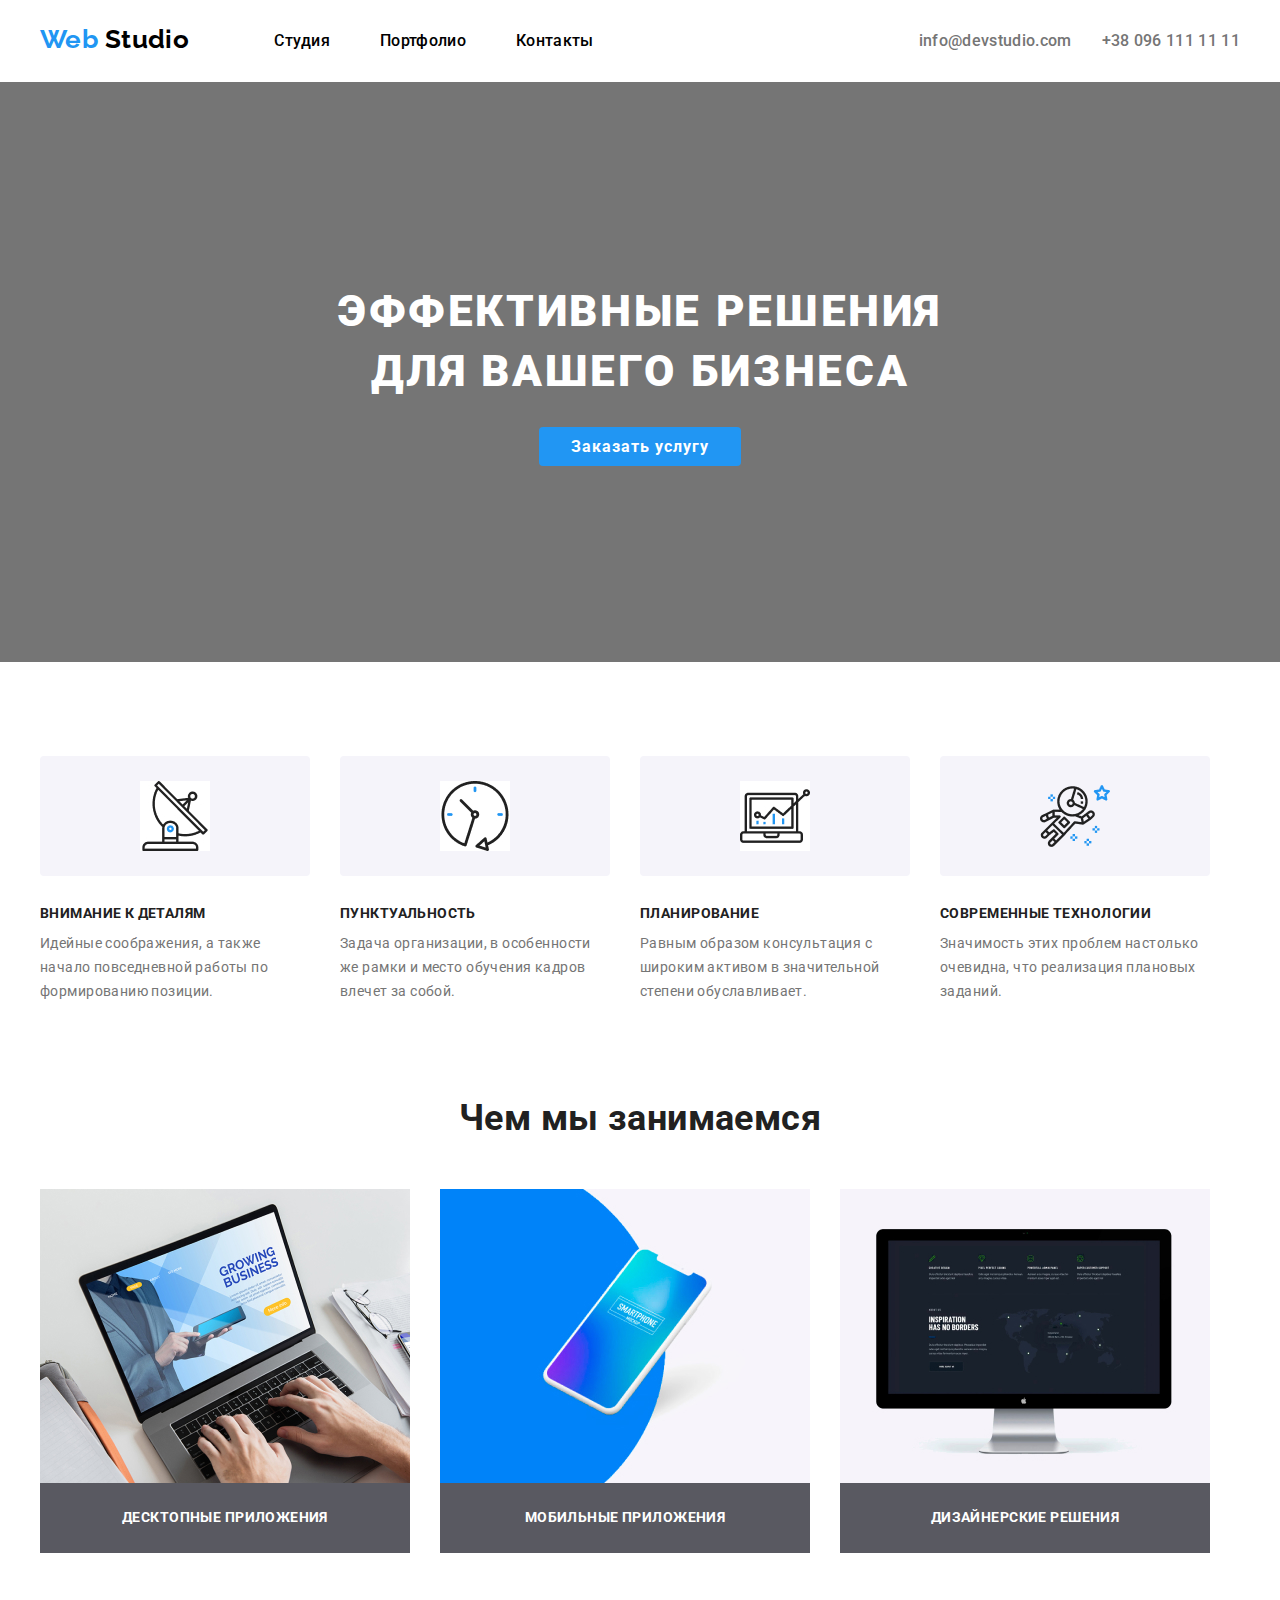
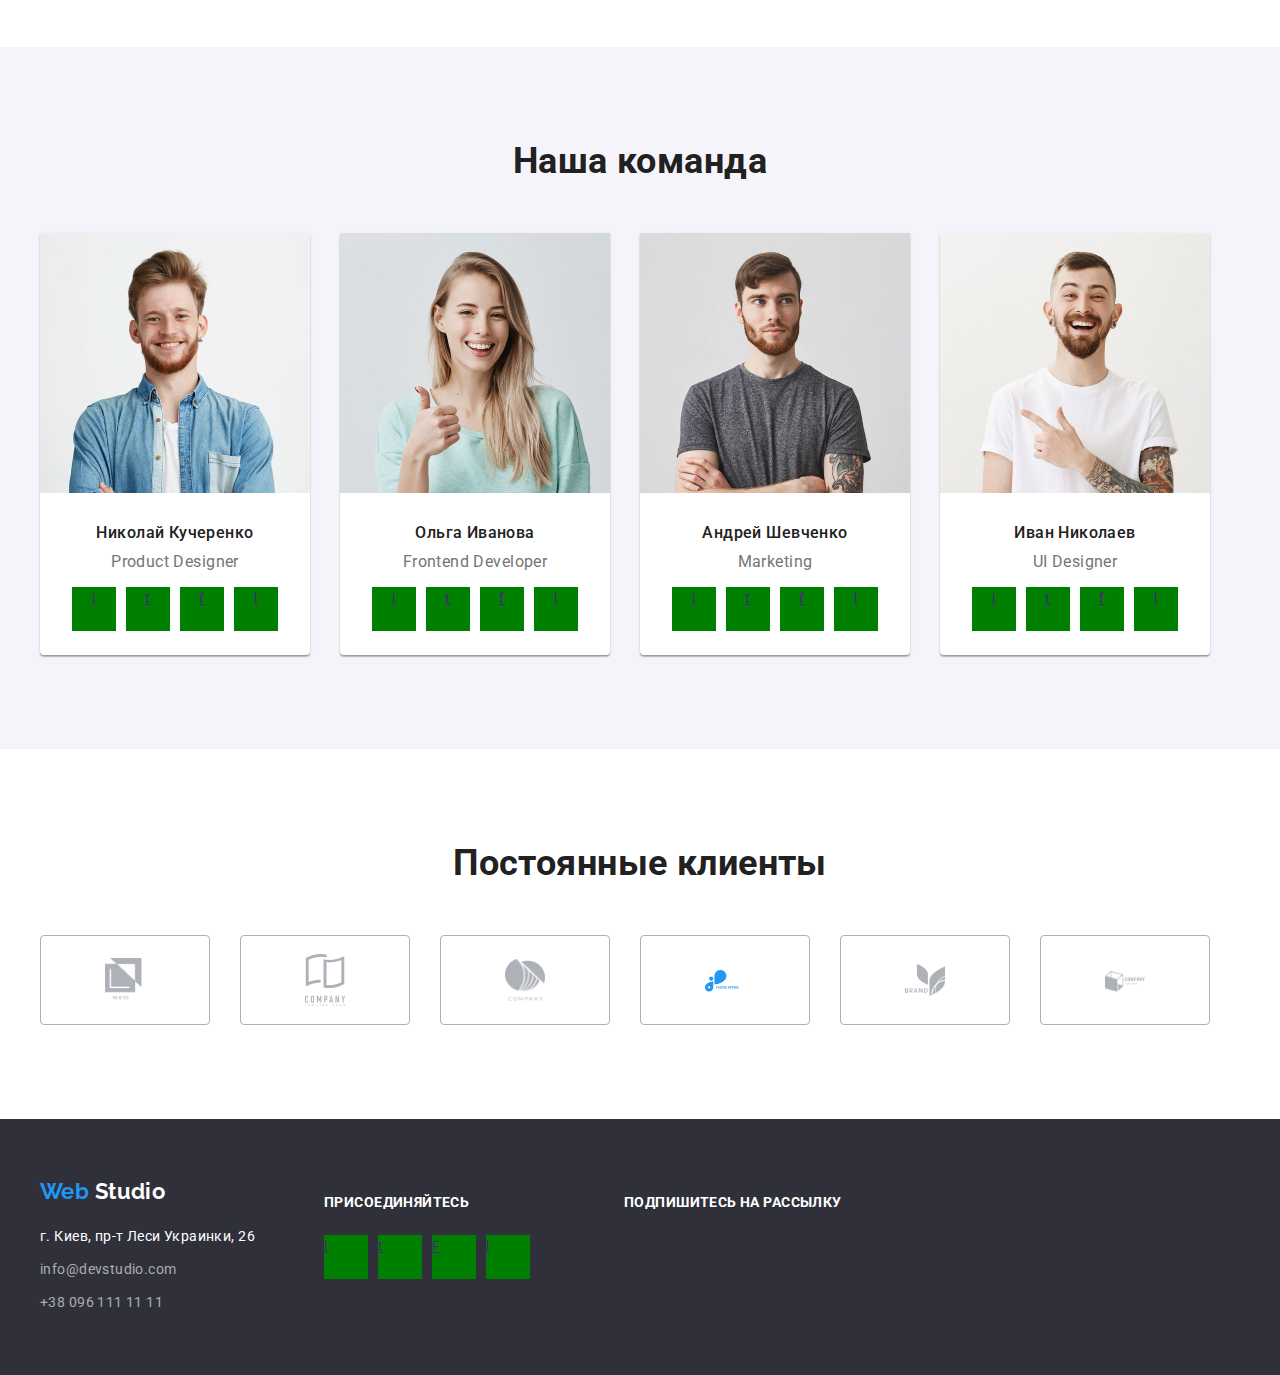
==== index.html @ e63d1a06 "Клонировал предидущие материалы" ====
<!DOCTYPE html>
<html lang="ru">
<head>
    <meta charset="UTF-8">
    <meta name="viewport" content="width=device-width, initial-scale=1.0">
    <title>Document</title>
    <link 
    href="https://fonts.googleapis.com/css2?family=Raleway:wght@700&family=Roboto:wght@400;500;700;900&display=swap" 
    rel="stylesheet">
    <link 
    rel="stylesheet" 
    href="./css/styles.css">
    <link rel="stylesheet" href="./css/normalize.css">


</head>
<body>

                          <!--Шапка-->

    <header class="page-header">
    <div class="container">    
        <a class="logo-header" href="./index.html" >
            <span >Web</span>
            <span class="studio-title-header">Studio</span>
        </a>

    <nav>
        <ul class="site-nav">
            <li>
                <a class="nav-item" href="./index.html">Студия</a>
            </li>
            <li>
                <a class="nav-item" href="./portfolio.html">Портфолио</a>
            </li>
            <li>
                <a class="nav-item" href="">Контакты</a>
            </li>   
        </ul>
    </nav>

        <ul class="site-auth">
            <li>
                <a class="auth-item" href="mailto:info@devstudio.com">info@devstudio.com</a>
            </li>
            <li>
                <a class="auth-item" href="tel:+380961111111">+38 096 111 11 11</a>
            </li>
        </ul>
    </div>
    </header>  

    <main>
                          <!-- Герой -->
    <section class="hero">       
        <h1 class="hero-title">Эффективные решения для вашего бизнеса</h1>
        <a class="hero-button" href="">Заказать услугу</a>      
    </section>

                    <!--Наши преимущества-->
    
    <section class="features"> 
        <div class="container">               
                <!-- <h2>Наши преимущества</h2> -->
            <ul class="features-list">
                <li>
                    <div class="feature-image">
                        <img 
                        src="./images/antenna-1.jpg" 
                        alt="антенна"
                        width="70">
                    </div>
                       <h3 class="features-title">Внимание к деталям</h3>
                       <p>Идейные соображения, а также начало повседневной работы по формированию позиции.</p>
                </li>

                <li>
                    <div class="feature-image">
                        <img 
                        src="./images/clock-1.jpg" 
                        alt="часы"
                        width="70">
                    </div>
                       <h3 class="features-title">Пунктуальность</h3>
                       <p>Задача организации, в особенности же рамки и место обучения кадров влечет за собой.</p>
                </li>

                <li>
                    <div class="feature-image">
                        <img 
                        src="./images/diagram-1.jpg" 
                        alt="диаграмма"
                        width="70">
                    </div>   
                       <h3 class="features-title">Планирование</h3>
                       <p>Равным образом консультация с широким активом в значительной степени обуславливает.</p>
                </li>

                <li>
                    <div class="feature-image">
                        <img 
                        src="./images/astronaut-1.png" 
                        alt="астронавт"
                        width="70">
                    </div>    
                       <h3 class="features-title">Современные технологии</h3>
                       <p>Значимость этих проблем настолько очевидна, что реализация плановых заданий.</p>
                </li>
            </ul>
        </div>
    </section>
           
                    <!-- Чем занимаемся -->
    <section class="items">
        <h2 class="container-title">Чем мы занимаемся</h2>
        <div class="container">            
            <ul class="container-list">
                <li class="container-item">                    
                        <img 
                        src="./images/Desktop-applications.jpg" 
                        alt="Десктопные приложения"
                        width="370">      
                        <h3 class="item-title">Десктопные приложения</h3>                    
                </li>
                <li class="container-item">                
                        <img 
                        src="./images/Mobile-applications.jpg" 
                        alt="Мобильные приложения"
                        width="370"> 
                        <h3 class="item-title">Мобильные приложения</h3>                    
                </li>
                <li class="container-item">                
                        <img 
                        src="./images/Design-solutions.jpg" 
                        alt="Дизайнерские решения"
                        width="370"> 
                        <h3 class="item-title">Дизайнерские решения</h3>                    
                </li>
            </ul>    
        </div>
    </section>
        
                    <!-- Наша команда -->
        
    <section class="team">
         <h2 class="team-title">Наша команда</h2>
            <div class="container">
                <ul class="team-list">
                    <li class="team-item">
                        <img 
                        src="./images/John-Smith.jpg" 
                        alt="Николай Кучеренко"
                        width="270"> 
                        <h3 class="team-name">Николай Кучеренко</h3>
                            <p class="role">Product Designer</p>
                            <ul class="team-links">
                                <li><a href="">i</a></li>
                                <li><a href="">t</a></li>
                                <li><a href="">f</a></li>
                                <li><a href="">l</a></li>
                            </ul>
                    </li>
                     <li class="team-item">
                         <img 
                         src="./images/Marta-Stewart.jpg" 
                         alt="Ольга Иванова"
                         width="270">
                         <h3 class="team-name">Ольга Иванова</h3>
                             <p class="role">Frontend Developer</p>
                             <ul class="team-links">
                                 <li><a href="">i</a></li>
                                 <li><a href="">t</a></li>
                                 <li><a href="">f</a></li>
                                 <li><a href="">l</a></li>
                             </ul>
                     </li>
                     <li class="team-item">
                         <img 
                         src="./images/Robert-Jakis.jpg" 
                         alt="Андрей Шевченко"
                         width="270">
                         <h3 class="team-name">Андрей Шевченко</h3>
                         <p class="role">Marketing</p>
                             <ul class="team-links">
                                 <li><a href="">i</a></li>
                                 <li><a href="">t</a></li>
                                 <li><a href="">f</a></li>
                                 <li><a href="">l</a></li>
                             </ul>
                     </li>
                     <li class="team-item">
                         <img 
                         src="./images/Martin-Doe.jpg" 
                         alt="Иван Николаев"
                         width="270">
                         <h3 class="team-name">Иван Николаев</h3>
                         <p class="role">UI Designer</p>
                            <ul class="team-links">
                                <li><a href="">i</a></li>
                                <li><a href="">t</a></li>
                                <li><a href="">f</a></li>
                                <li><a href="">l</a></li>
                            </ul>
                        </li>
                </ul>
            </div>
    </section>
       

                    <!-- Постоянные клиенты -->
    <section class="clients">
        <h2 class="clients-title">Постоянные клиенты</h2>
        <div class="container">
            <ul class="client-list">
                    <li class="clients-item">
                        <div class="client-image">
                            <a href="">
                            <img 
                            src="./images/logo-1.png" 
                            alt="лого1"
                            width="40">
                            </a>
                        </div>
                    </li>
                    <li class="clients-item">
                        <div class="client-image">
                            <a href="">
                            <img 
                            src="./images/logo-2.png" 
                            alt="лого2"
                            width="40">
                            </a>
                        </div>
                    </li>
                    <li class="clients-item">
                        <div class="client-image">
                            <a href="">
                            <img 
                            src="./images/logo-3.png" 
                            alt="лого3"
                            width="40">
                            </a>
                        </div>
                    </li>
                    <li class="clients-item">
                        <div class="client-image">
                            <a href="">
                            <img 
                            src="./images/logo-4.png" 
                            alt="лого4"
                            width="40">
                            </a>
                        </div>
                    </li>
                    <li class="clients-item">
                        <div class="client-image">
                            <a href="">
                            <img 
                            src="./images/logo-5.png" 
                            alt="лого5"
                            width="40">
                            </a>
                        </div>
                    </li>
                    <li class="clients-item">
                        <div class="client-image">
                            <a href="">
                            <img 
                            src="./images/logo-6.png" 
                            alt="лого6"
                            width="40">
                            </a>
                        </div>
                    </li>
                </ul> 
            </div>   
        </section>   
    </main>

                    <!-- Футер -->
    <footer class="page-footer">      
        <div class="container">     
            <div class="contacts">
                <a class="logo-footer" href="/">
                    <span>Web</span>
                    <span class="studio-title-footer">Studio</span>
                </a>  

                <p class="location">
                    <span>г. Киев, пр-т Леси Украинки, 26</span>
                </p>                       
                <ul class="contacts-list">
                    <li>
                        <a class="auth-item-footer" href="mailto:info@devstudio.com">
                        <span>info@devstudio.com</span>
                        </a>
                    </li>
                    <li>
                        <a class="auth-item-footer" href="tel:+380961111111">
                        <span>+38 096 111 11 11</span>
                        </a>
                    </li>
                </ul>
            </div>
    
            <div class="join">
                <b>Присоединяйтесь</b>
                <ul class="join-list">
                    <li class="join-item">
                        <a href="" aria-label="Ссылка на Instagram">I</a>
                    </li>
                    <li class="join-item">
                        <a href="" aria-label="Ссылка на twitter">t</a>
                    </li>
                    <li class="join-item">
                        <a href="" aria-label="Ссылка на Facebook">F</a>
                    </li>
                    <li class="join-item">
                        <a href="" aria-label="Ссылка на linkedin">l</a>
                    </li>
                </ul>
            </div>
         
            <div class="subscribe">
            <b>Подпишитесь на рассылку</b>
            </div>
        </div>              
    </footer>         

</body>
</html>
---- css/styles.css ----
/* акцент color: #2196F3; */
/* цвет осн текста color: #757575 */
/* цвет вторичного текста color: #212121 */
/* белый color: #FFFFFF */
 /* цвет фона #ECECEC */

 Raleway
 Roboto


 :root {
     --primary-text-color: #757575;
     --title-text-color: #212121;
     --primary-white-color: #FFFFFF;
     --primary-bg-color: #FFFFFF;
     --secondary-bg-color:#F5F4FA;
     --accent-color: #2196F3;
      }


 body {
    font-family: Roboto, sans-serif;
    font-style: normal;
    font-weight: normal;
    font-size: 14px;
    line-height: 1.71; 
    letter-spacing: 0.03em;
    background-color: #FFFFFF;
    color: #757575;
    }    

li {
    list-style: none;   
}

h1 {
    padding: 0;
    margin: 0;
    
}

h3{    
    font-weight: 500;
    font-size: 16px;
    line-height: 1.19;
    color: #212121;    
    margin: 0;
}

ul{
    padding: 0;
    margin: 0;
}

p {    
    padding: 0;
    margin: 0;
}

img{
    vertical-align:bottom;
}

.container{
    width: 1200px; 
    display: flex;
    margin-left: auto;   
    margin-right: auto; 
    padding-left: 15px;
    padding-right: 15px;
}

.page-header {
    background-color: var(--primary-bg-color);
}

.logo-header {
    color:#2196F3;
    font-family: Raleway, sans-serif;
    font-style: normal;
    font-weight: bold;
    font-size: 26px;
    line-height: 1.2; 
    text-decoration: none;  
    display: block;
    padding-top: 24px;
    padding-bottom: 25px;
}

.studio-title-header{
    color: #000000;
}

.site-nav,
.site-auth{
    display: flex;
    font-weight: 500;
    font-size: 16px;
    line-height: 1.14;
    letter-spacing: 0.02em;  
    padding: 32px 0px;
    margin:0px;
}

.site-auth{
    margin-left: auto;
}

.site-nav{
    margin-left:85px;
}
.site-nav li{
    margin-right: 50px;
}

.site-nav li:last-child{
    margin-right: 0;
}
.nav-item{
    color:#000000;
    text-decoration: none;
    
}

.nav-item:active{
    color:#2196F3;
}

.site-auth a{
    text-decoration: none;
    color:var(--primary-text-color);
}

.site-auth li{
    margin-right: 30px;
}

.site-auth li:last-child{
    margin-right: 0;
}


.nav-item:hover,
.nav-item:focus,
.auth-item:hover,
.auth-item:focus{
    color: #2196F3; 
}

.hero{
    background-color:#757575;
    text-align: center;
    padding-top: 200px;
    padding-bottom: 200px; 
    
}
.hero-title{    
    font-weight: 900;
    font-size: 44px;
    line-height: 1.36;    
    letter-spacing: 0.06em;
    text-transform: uppercase;    
    color: #ffffff; 
    width: 696px;    
    margin-left: auto;
    margin-right: auto;  
    margin-bottom: 30px;
}

.hero-button{       
    font-weight: bold;
    font-size: 16px;
    line-height: 1.87;
    letter-spacing: 0.06em;
    text-decoration: none;
    background-color: #2196F3;
    color: #FFFFFF;  
    padding: 10px 32px;
    border-radius: 4px;
}

.features{   
    padding-top:94px;
    padding-bottom: 94px;
    margin: 0;
}

.feature-image{
    width: 270px;
    height: 120px;
    background: #F5F4FA;
    border-radius: 4px;    
    display: block;
    text-align: center; 
    margin-bottom: 30px;
}

.feature-image img{
    justify-content: center;
    padding-top: 25px;
}

.features-list{
    display: flex;     
}

.features-list li{
    width: 270px;
    padding: 0;
    margin-right: 30px;    
}

.features-list li:last-child{
    margin-right: 0;
}

.features-title {  
    font-size: 14px;    
    letter-spacing: 0.03em;
    text-transform: uppercase;
    font-weight: 700;
    line-height: 1.14;
    color: #212121;
    margin-bottom: 10px;
    padding: 0;
}

.items{
    padding-bottom: 94px;
}

.container-title {
    font-weight: bold;
    font-size: 36px;
    line-height: 1.16;
    text-align: center;
    color: #212121;
    margin: 0;
    margin-bottom: 50px;
    
}

h2{
    font-weight: bold;
    font-size: 36px;
    line-height: 1.16;
    text-align: center;
    color: #212121;
    
}

.container-list{
    display: flex;
    text-align: center;
    margin: 0;
}

.container-item{
    margin-right: 30px;
}

.container-item:last-child{
    margin-right: 0;
}

.item-title{    
    font-weight: bold;
    font-size: 14px;
    line-height: 1.14;
    text-align: center;
    text-transform: uppercase;
    width: 370px;
    margin: 0;
    padding: 0;
    padding-top: 27px;
    padding-bottom: 27px;
    background: rgba(47, 48, 58, 0.8);
    color: #FFFFFF;
}

.team{
    background-color: #F5F4FA;
    padding-top: 94px;
    padding-bottom: 94px;
    }

.team-title{
    margin: 0;
    margin-bottom: 50px;
}

.team-list{
    display: flex;
    margin-right: 30px;
    padding: 0;
    margin: 0;
    
    }

.team-item{
    background-color: #ffffff;
    box-shadow: 0px 2px 1px rgba(0, 0, 0, 0.2), 0px 1px 1px rgba(0, 0, 0, 0.14), 0px 1px 3px rgba(0, 0, 0, 0.12);
    border-radius: 0px 0px 4px 4px;
    margin-right: 30px;
    padding-bottom: 24px;
}

.team-item:last-child{
    margin-right: 0;
}

.team-name{
    text-align: center;
    margin-top: 30px;
    margin-bottom: 10px;
    margin-right: auto;
    margin-left: auto;
}

.team-links{
    display: flex; 
    justify-content: center;
    text-align: center;
    
}
.team-links li{
    width: 44px;
    height: 44px;
    margin-right: 10px;
    background-color: green;    
}

.team-links li:last-child{
    margin-right: 0px;
}


.role{
    text-align: center;   
    font-weight: normal;
    font-size: 16px;
    line-height: 1.19;
    color: #757575;
    margin-bottom: 16px;
}

.clients{
    padding-top: 94px;
    padding-bottom: 94px;
}

.clients-title{
    margin: 0;
}

.client-list{
    padding: 0;
    margin: 0;
    display: flex;   
    text-align: center; 
    margin-top: 50px;
}

.clients-item{
    display: flex;
    width: 170px;
    height: 90px;
    border: 1px solid #AFB1B8;
    box-sizing: border-box;
    border-radius: 4px;
    text-align: center;
    justify-content: center; 
    
}

.client-list li {
    margin-right: 30px;
    
}
.client-list li:last-child{
    margin-right: 0px;
    margin-bottom: 0px;
}

.client-image{  
    margin-top: auto;
    margin-bottom: auto;
}

.page-footer{   
    margin-left: auto;   
    margin-right: auto;
    background-color:#2F303A;
}
.logo-footer {
    font-family: Raleway;
    font-weight: bold;
    font-size: 22px;
    line-height: 1.18;
    color:#2196F3;
    text-decoration: none; 
    display: block;      
    margin-bottom: 20px;
}

.studio-title-footer {
    color: #ffffff;
}

ul.contacts-list:last-child{
    margin:0px;
}

.contacts{
    color: rgba(255, 255, 255, 0.6);
    text-transform: normal ;
    padding-bottom: 60px;
    padding-top: 60px; 
    
}
.location{
    display: block;
    margin: 0;
    padding: 0;
    margin-bottom: 9px;
    color: #FFFFFF;
}

.contacts:hover,
.contacts:focus{
    color: #2196F3;
}

.contacts-list li{
    padding: 0;
    margin: 0;
    margin-bottom: 9px;
}

.contacts-list li:last-child{
    margin-bottom: 0px;
}

.auth-item-footer{
    color: rgba(255, 255, 255, 0.6);
    text-decoration: none;
    display: block;
    padding: 0;
}

.auth-item-footer:hover,
.auth-item-footer:focus{
    color: #2196F3;
    }

b{
    font-weight: bold;
    line-height: 1.14;
    text-transform: uppercase;    
    color: #FFFFFF;
    }

.join{
    padding-top: 72px;
    margin-left: 69px;
}

.join-list{
    display: flex;
    margin: 0;
    padding: 0;
    margin-top: 20px;  
}

.join-list li{
    width: 44px;
    height: 44px;
    margin-right: 10px;
    background-color: green;   
}

.join-item{
    margin-right: 10px;
}

.join-item:last-child{
    margin-right: 0;
}

.subscribe{
    padding-top: 72px;
    margin-left: 94px;
}

.projects{
    padding-top: 94px;
    padding-bottom: 94px;
}

.filters-list{
    display: flex;
    text-align: center;
    align-items: center;
    margin: 0px;
    padding: 0px;  
    margin-bottom: 50px;
    margin-left: auto;
    margin-right: auto;     
}

.filters{
     
    margin-right: 8px;
    background: #F5F4FA;
}

.filters:last-child{
    margin-right: 0;
}


.filters button{        
    font-family: Roboto;
    font-style: normal;
    font-weight: 500;
    font-size: 16px;
    line-height: 1.62;    
    letter-spacing: 0.03em;    
    color: #212121;
    background-color: #F5F4FA;
    border-radius: 4px;
    padding: 6px 22px;   
    border: none;
    
}

.filters button:hover,
.filters button:focus{
    color: #ffffff;
    background-color: #2196F3;
}

.project-title {    
    font-weight: bold;
    font-size: 18px;
    line-height: 2;
    text-align: inherit;
    letter-spacing: 0.06em;
    color: #212121;
    margin: 0;
    width: 322px;
    padding-top: 20px;
    padding-bottom: 4px;
    margin-left: auto;
    margin-right: auto;
    

}

.project-list {
    display: flex;
    flex-wrap:wrap;
    align-items: center;
    padding: 0;   
}

.projects-item{
    margin-right: 30px;
    margin-bottom: 30px;
    width: 370px;
    border: 1px solid #EEEEEE;
    box-sizing: border-box;
}

.projects-item:nth-child(3n){
    margin-right: 0;

}

.projects-item:nth-last-child(-n+3){
    margin-bottom: 0;

}

.type {
    font-size: 16px;
    line-height: 1.87;
    color: #757575;
    margin: 0;
    width: 322px;
    padding-bottom: 20px;
    margin-left: auto;
    margin-right: auto;
}

.description{
    font-size: 18px;
    line-height: 1.56;
    color: #FFFFFF;
    display: none;
}

.katalog{
    display: none;
}
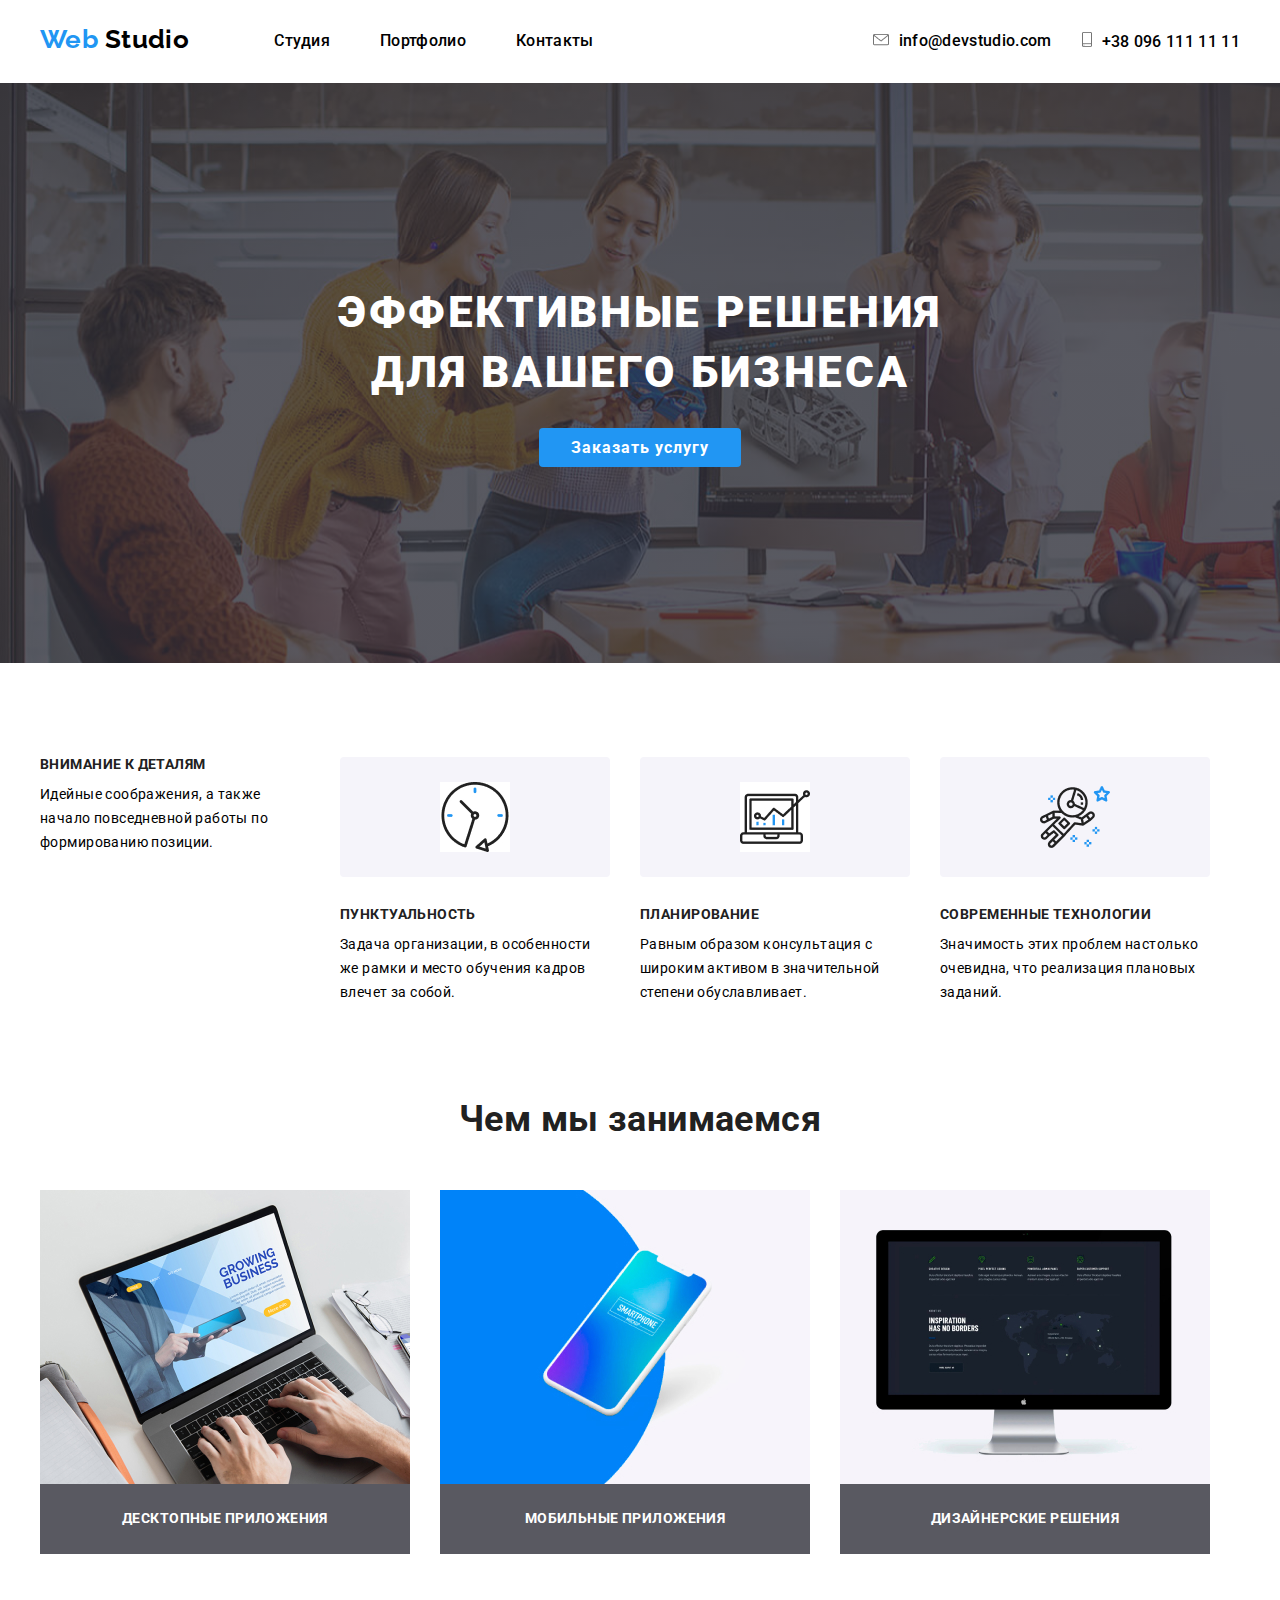
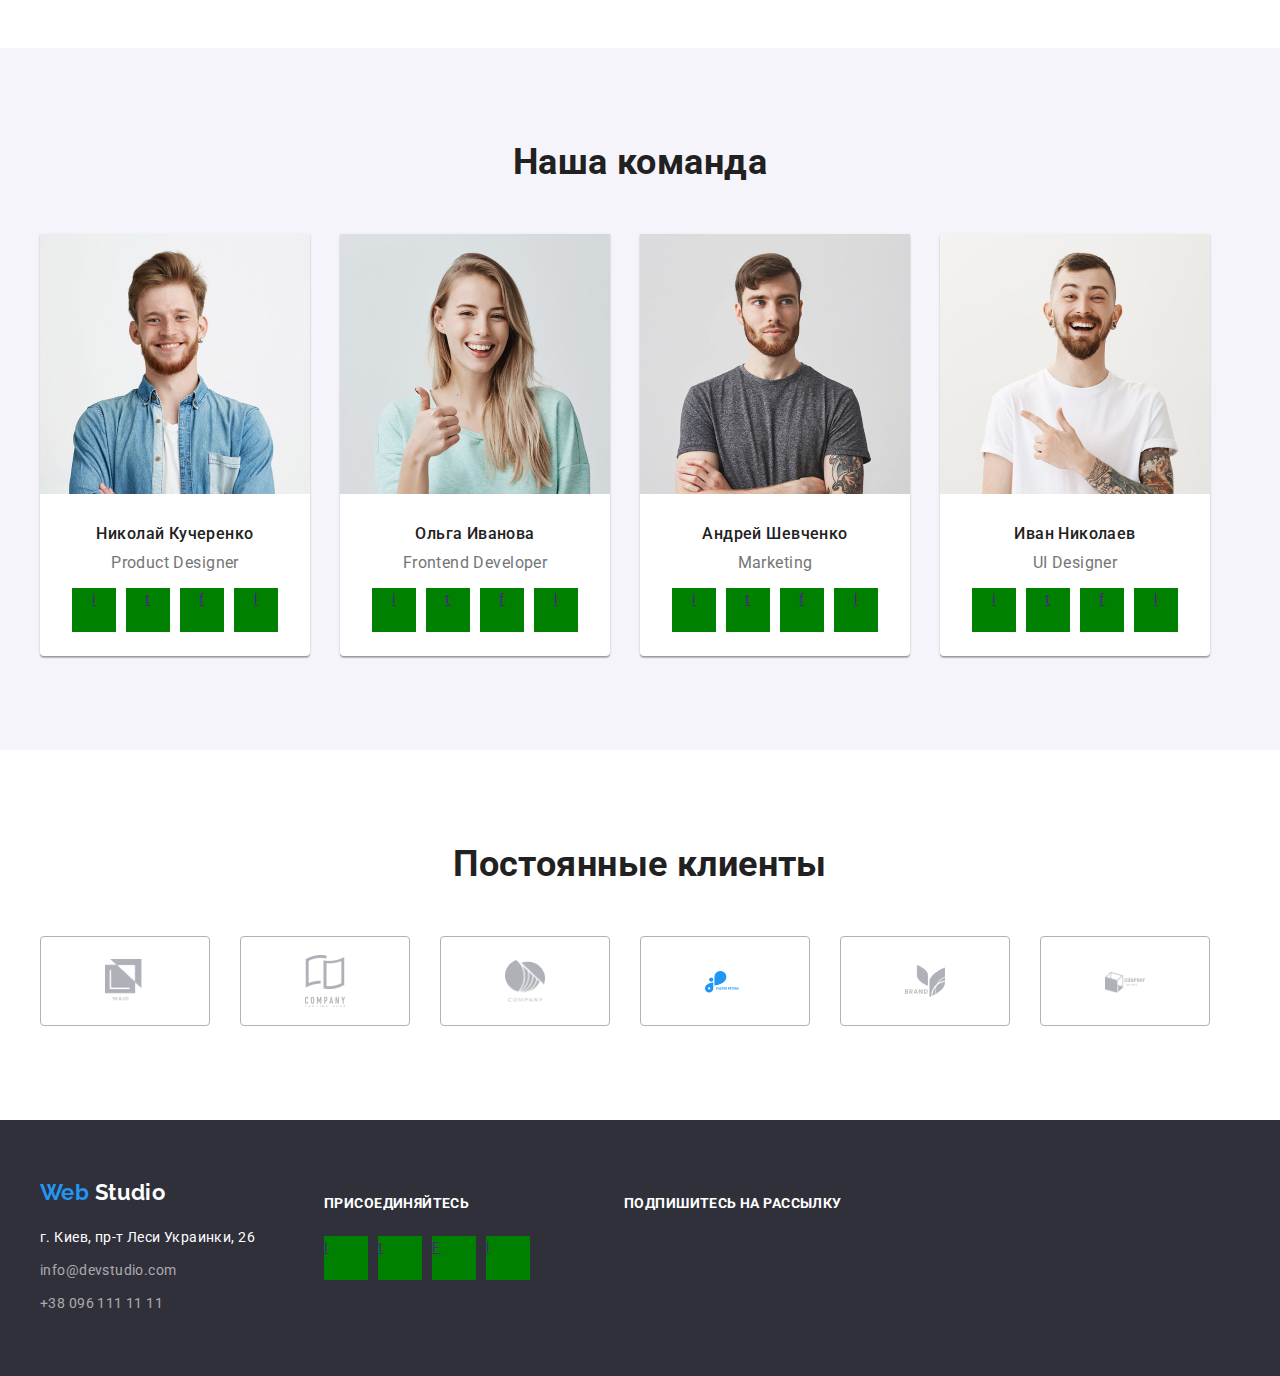
==== commit b7c9bd71: "Фон героя" ====
--- a/index.html
+++ b/index.html
@@ -40,11 +40,11 @@
     </nav>
 
         <ul class="site-auth">
-            <li>
-                <a class="auth-item" href="mailto:info@devstudio.com">info@devstudio.com</a>
+            <li >
+                <a class="auth-item-email" href="mailto:info@devstudio.com">info@devstudio.com</a>
             </li>
             <li>
-                <a class="auth-item" href="tel:+380961111111">+38 096 111 11 11</a>
+                <a class="auth-item-tel" href="tel:+380961111111">+38 096 111 11 11</a>
             </li>
         </ul>
     </div>
@@ -64,12 +64,13 @@
                 <!-- <h2>Наши преимущества</h2> -->
             <ul class="features-list">
                 <li>
-                    <div class="feature-image">
+                    
+                    <!-- <div class="feature-image">
                         <img 
                         src="./images/antenna-1.jpg" 
                         alt="антенна"
                         width="70">
-                    </div>
+                    </div> -->
                        <h3 class="features-title">Внимание к деталям</h3>
                        <p>Идейные соображения, а также начало повседневной работы по формированию позиции.</p>
                 </li>
--- a/css/styles.css
+++ b/css/styles.css
@@ -26,7 +26,7 @@
     line-height: 1.71; 
     letter-spacing: 0.03em;
     background-color: #FFFFFF;
-    color: #757575;
+    /* color: #757575; */
     }    
 
 li {
@@ -127,18 +127,39 @@
 }
 
 .site-auth a{
+
     text-decoration: none;
     color:var(--primary-text-color);
 }
-
 .site-auth li{
     margin-right: 30px;
-}
+} 
 
 .site-auth li:last-child{
     margin-right: 0;
 }
 
+.auth-item-tel::before{
+    display: inline-block;
+    content: "" ;
+    height: 15px;   
+    width: 10px;
+    background-image: url(../images/smartphone.jpg);
+    margin-right: 10px;
+    align-items: baseline;
+    background-repeat: no-repeat;
+}
+
+.auth-item-email::before{
+    display: inline-block;
+    content: "" ;
+    height: 12px;  
+    width: 16px;
+    background-image: url(../images/envelope.jpg);
+    margin-right: 10px;
+    align-items: baseline;
+    background-repeat: no-repeat;
+}
 
 .nav-item:hover,
 .nav-item:focus,
@@ -148,10 +169,17 @@
 }
 
 .hero{
-    background-color:#757575;
+    justify-content: center;
+    background-image: 
+        linear-gradient(
+            to right,
+            rgba(47, 48, 58, 0.8), rgba(47, 48, 58, 0.8)),
+        url(../images/Header.jpg);
     text-align: center;
     padding-top: 200px;
     padding-bottom: 200px; 
+    max-width: 1600px;
+    
     
 }
 .hero-title{    
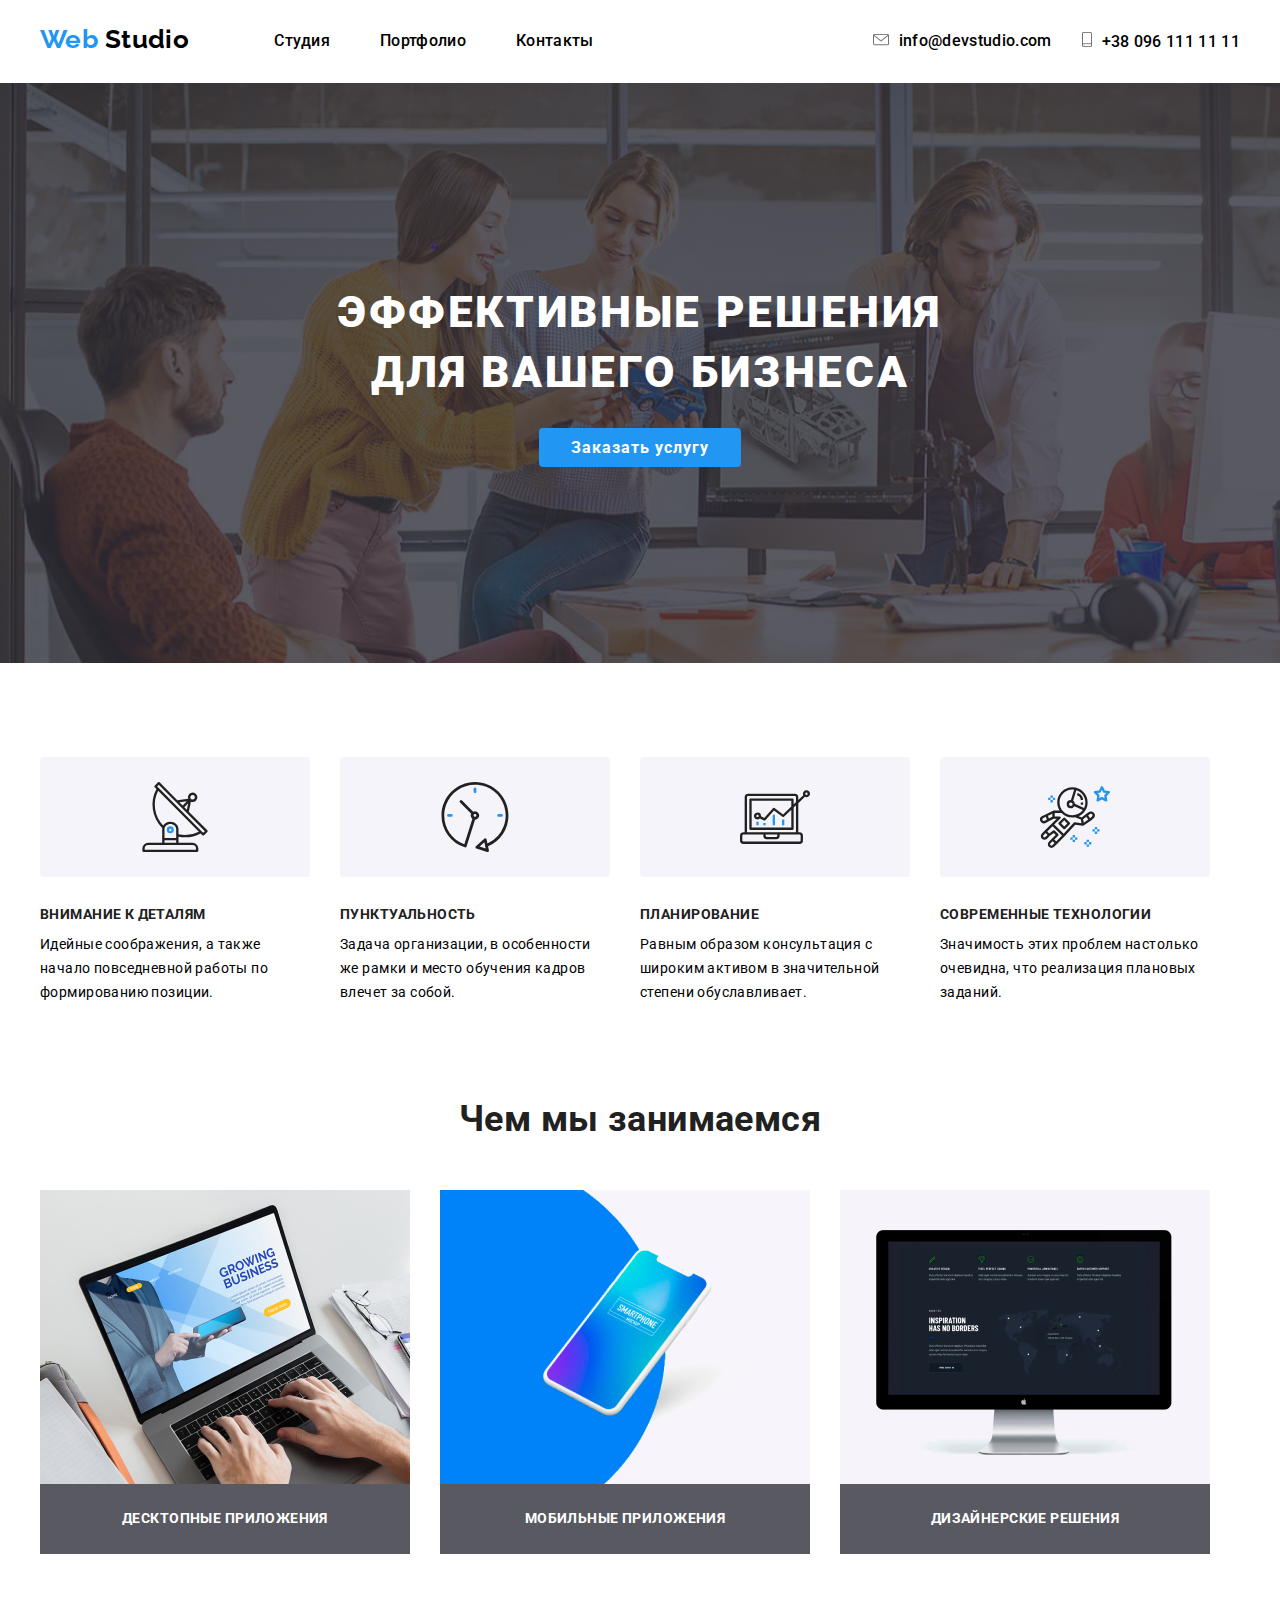
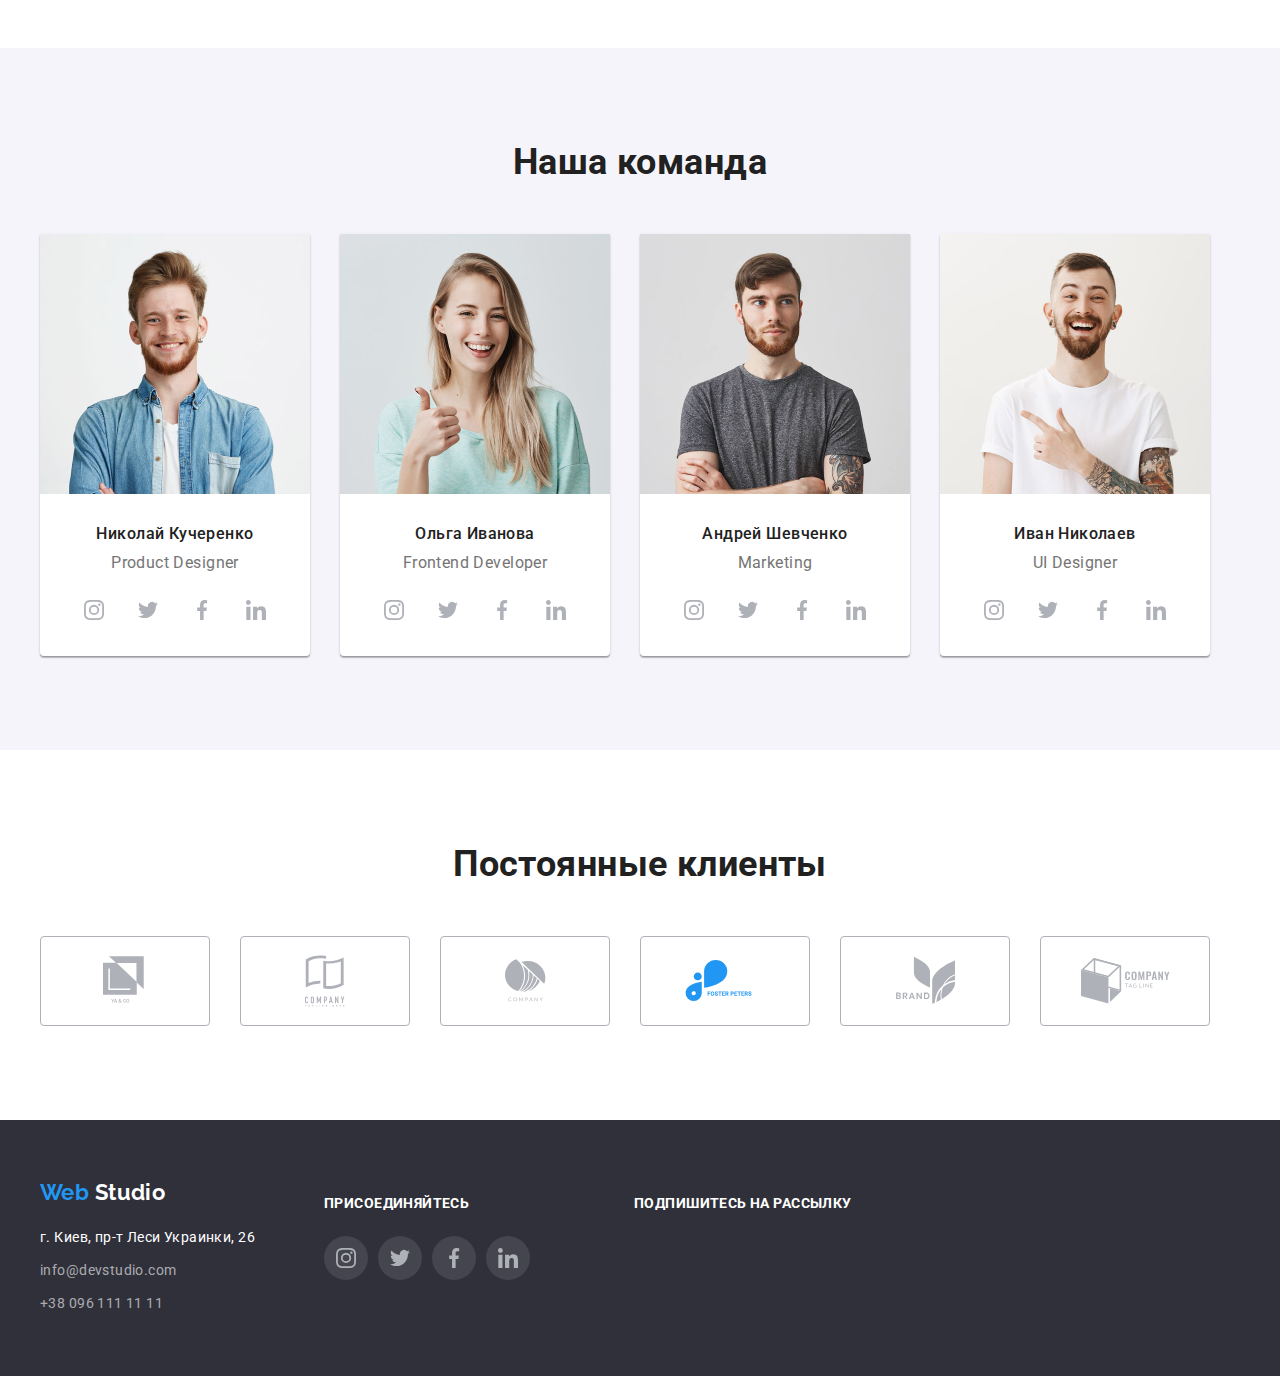
==== commit 6b9300bf: "Поработал с свг" ====
--- a/index.html
+++ b/index.html
@@ -64,49 +64,33 @@
                 <!-- <h2>Наши преимущества</h2> -->
             <ul class="features-list">
                 <li>
-                    
-                    <!-- <div class="feature-image">
-                        <img 
-                        src="./images/antenna-1.jpg" 
-                        alt="антенна"
-                        width="70">
-                    </div> -->
+                    <div class="features-images antenna">
+                    </div>
                        <h3 class="features-title">Внимание к деталям</h3>
                        <p>Идейные соображения, а также начало повседневной работы по формированию позиции.</p>
                 </li>
 
                 <li>
-                    <div class="feature-image">
-                        <img 
-                        src="./images/clock-1.jpg" 
-                        alt="часы"
-                        width="70">
+                    <div class="features-images clock">
                     </div>
                        <h3 class="features-title">Пунктуальность</h3>
                        <p>Задача организации, в особенности же рамки и место обучения кадров влечет за собой.</p>
                 </li>
 
                 <li>
-                    <div class="feature-image">
-                        <img 
-                        src="./images/diagram-1.jpg" 
-                        alt="диаграмма"
-                        width="70">
+                    <div class="features-images diagram">
                     </div>   
                        <h3 class="features-title">Планирование</h3>
                        <p>Равным образом консультация с широким активом в значительной степени обуславливает.</p>
                 </li>
 
                 <li>
-                    <div class="feature-image">
-                        <img 
-                        src="./images/astronaut-1.png" 
-                        alt="астронавт"
-                        width="70">
-                    </div>    
+                    <div class="features-images astronaut">
+                    </div> 
                        <h3 class="features-title">Современные технологии</h3>
                        <p>Значимость этих проблем настолько очевидна, что реализация плановых заданий.</p>
                 </li>
+
             </ul>
         </div>
     </section>
@@ -155,10 +139,58 @@
                         <h3 class="team-name">Николай Кучеренко</h3>
                             <p class="role">Product Designer</p>
                             <ul class="team-links">
-                                <li><a href="">i</a></li>
-                                <li><a href="">t</a></li>
-                                <li><a href="">f</a></li>
-                                <li><a href="">l</a></li>
+                                <li>                                    
+                                    <a  href=""
+                                        class="social-links">
+                                        <svg class="social-links-icon"
+                                             width="20px"
+                                             height="20px"
+                                             >
+                                            <use 
+                                                href="./images/symbol-defs-opt.svg#icon-instagram-opt">
+                                            </use>
+                                        </svg>                                        
+                                    </a>
+                                </li>
+                                <li>
+                                    <a  href=""
+                                        class="social-links">
+                                        <svg class="social-links-icon"
+                                             width="20px"
+                                             height="20px"
+                                             >
+                                            <use 
+                                                href="./images/symbol-defs-opt.svg#icon-twitter-opt">
+                                            </use>
+                                        </svg>                                        
+                                    </a>
+                                </li>
+                                <li>
+                                    <a  href=""
+                                        class="social-links">
+                                        <svg class="social-links-icon"
+                                             width="20px"
+                                             height="20px"
+                                             >
+                                            <use 
+                                                href="./images/symbol-defs-opt.svg#icon-facebook-opt">
+                                            </use>
+                                        </svg>                                        
+                                    </a>
+                                </li>
+                                <li>
+                                    <a  href=""
+                                        class="social-links">
+                                        <svg class="social-links-icon"
+                                             width="20px"
+                                             height="20px"
+                                             >
+                                            <use 
+                                                href="./images/symbol-defs-opt.svg#icon-linkedin-opt">
+                                            </use>
+                                        </svg>                                        
+                                    </a>
+                                </li>
                             </ul>
                     </li>
                      <li class="team-item">
@@ -169,10 +201,58 @@
                          <h3 class="team-name">Ольга Иванова</h3>
                              <p class="role">Frontend Developer</p>
                              <ul class="team-links">
-                                 <li><a href="">i</a></li>
-                                 <li><a href="">t</a></li>
-                                 <li><a href="">f</a></li>
-                                 <li><a href="">l</a></li>
+                                <li>                                    
+                                    <a  href=""
+                                        class="social-links">
+                                        <svg class="social-links-icon"
+                                             width="20px"
+                                             height="20px"
+                                             >
+                                            <use 
+                                                href="./images/symbol-defs-opt.svg#icon-instagram-opt">
+                                            </use>
+                                        </svg>                                        
+                                    </a>
+                                </li>
+                                <li>
+                                    <a  href=""
+                                        class="social-links">
+                                        <svg class="social-links-icon"
+                                             width="20px"
+                                             height="20px"
+                                             >
+                                            <use 
+                                                href="./images/symbol-defs-opt.svg#icon-twitter-opt">
+                                            </use>
+                                        </svg>                                        
+                                    </a>
+                                </li>
+                                <li>
+                                    <a  href=""
+                                        class="social-links">
+                                        <svg class="social-links-icon"
+                                             width="20px"
+                                             height="20px"
+                                             >
+                                            <use 
+                                                href="./images/symbol-defs-opt.svg#icon-facebook-opt">
+                                            </use>
+                                        </svg>                                        
+                                    </a>
+                                </li>
+                                <li>
+                                    <a  href=""
+                                        class="social-links">
+                                        <svg class="social-links-icon"
+                                             width="20px"
+                                             height="20px"
+                                             >
+                                            <use 
+                                                href="./images/symbol-defs-opt.svg#icon-linkedin-opt">
+                                            </use>
+                                        </svg>                                        
+                                    </a>
+                                </li>
                              </ul>
                      </li>
                      <li class="team-item">
@@ -183,10 +263,58 @@
                          <h3 class="team-name">Андрей Шевченко</h3>
                          <p class="role">Marketing</p>
                              <ul class="team-links">
-                                 <li><a href="">i</a></li>
-                                 <li><a href="">t</a></li>
-                                 <li><a href="">f</a></li>
-                                 <li><a href="">l</a></li>
+                                <li>                                    
+                                    <a  href=""
+                                        class="social-links">
+                                        <svg class="social-links-icon"
+                                             width="20px"
+                                             height="20px"
+                                             >
+                                            <use 
+                                                href="./images/symbol-defs-opt.svg#icon-instagram-opt">
+                                            </use>
+                                        </svg>                                        
+                                    </a>
+                                </li>
+                                <li>
+                                    <a  href=""
+                                        class="social-links">
+                                        <svg class="social-links-icon"
+                                             width="20px"
+                                             height="20px"
+                                             >
+                                            <use 
+                                                href="./images/symbol-defs-opt.svg#icon-twitter-opt">
+                                            </use>
+                                        </svg>                                        
+                                    </a>
+                                </li>
+                                <li>
+                                    <a  href=""
+                                        class="social-links">
+                                        <svg class="social-links-icon"
+                                             width="20px"
+                                             height="20px"
+                                             >
+                                            <use 
+                                                href="./images/symbol-defs-opt.svg#icon-facebook-opt">
+                                            </use>
+                                        </svg>                                        
+                                    </a>
+                                </li>
+                                <li>
+                                    <a  href=""
+                                        class="social-links">
+                                        <svg class="social-links-icon"
+                                             width="20px"
+                                             height="20px"
+                                             >
+                                            <use 
+                                                href="./images/symbol-defs-opt.svg#icon-linkedin-opt">
+                                            </use>
+                                        </svg>                                        
+                                    </a>
+                                </li>
                              </ul>
                      </li>
                      <li class="team-item">
@@ -197,10 +325,58 @@
                          <h3 class="team-name">Иван Николаев</h3>
                          <p class="role">UI Designer</p>
                             <ul class="team-links">
-                                <li><a href="">i</a></li>
-                                <li><a href="">t</a></li>
-                                <li><a href="">f</a></li>
-                                <li><a href="">l</a></li>
+                            <li>                                    
+                                    <a  href=""
+                                        class="social-links">
+                                        <svg class="social-links-icon"
+                                             width="20px"
+                                             height="20px"
+                                             >
+                                            <use 
+                                                href="./images/symbol-defs-opt.svg#icon-instagram-opt">
+                                            </use>
+                                        </svg>                                        
+                                    </a>
+                                </li>
+                                <li>
+                                    <a  href=""
+                                        class="social-links">
+                                        <svg class="social-links-icon"
+                                             width="20px"
+                                             height="20px"
+                                             >
+                                            <use 
+                                                href="./images/symbol-defs-opt.svg#icon-twitter-opt">
+                                            </use>
+                                        </svg>                                        
+                                    </a>
+                                </li>
+                                <li>
+                                    <a  href=""
+                                        class="social-links">
+                                        <svg class="social-links-icon"
+                                             width="20px"
+                                             height="20px"
+                                             >
+                                            <use 
+                                                href="./images/symbol-defs-opt.svg#icon-facebook-opt">
+                                            </use>
+                                        </svg>                                        
+                                    </a>
+                                </li>
+                                <li>
+                                    <a  href=""
+                                        class="social-links">
+                                        <svg class="social-links-icon"
+                                             width="20px"
+                                             height="20px"
+                                             >
+                                            <use 
+                                                href="./images/symbol-defs-opt.svg#icon-linkedin-opt">
+                                            </use>
+                                        </svg>                                        
+                                    </a>
+                                </li>
                             </ul>
                         </li>
                 </ul>
@@ -214,64 +390,87 @@
         <div class="container">
             <ul class="client-list">
                     <li class="clients-item">
-                        <div class="client-image">
-                            <a href="">
-                            <img 
-                            src="./images/logo-1.png" 
-                            alt="лого1"
-                            width="40">
-                            </a>
-                        </div>
-                    </li>
+                        <a  href=""
+                            class="clients-image">
+                         
+                            <svg class="client-icon"
+                                width=45px
+                                height=50px>
+                                    <use 
+                                        href="./images/symbol-defs-opt.svg#icon-logo1-opt">
+                                    </use>
+                            </svg>
+                        </a>       
+                    </li>
+
                     <li class="clients-item">
-                        <div class="client-image">
-                            <a href="">
-                            <img 
-                            src="./images/logo-2.png" 
-                            alt="лого2"
-                            width="40">
-                            </a>
-                        </div>
-                    </li>
+                        <a  href=""
+                            class="clients-image">
+                         
+                            <svg class="client-icon"
+                                width=40px
+                                height=52px>
+                                    <use 
+                                        href="./images/symbol-defs-opt.svg#icon-logo2-opt">
+                                    </use>
+                            </svg>
+                        </a>       
+                    </li>
+
                     <li class="clients-item">
-                        <div class="client-image">
-                            <a href="">
-                            <img 
-                            src="./images/logo-3.png" 
-                            alt="лого3"
-                            width="40">
-                            </a>
-                        </div>
-                    </li>
+                        <a  href=""
+                            class="clients-image">
+                         
+                            <svg class="client-icon"
+                                width=41px
+                                height=43px>
+                                    <use 
+                                        href="./images/symbol-defs-opt.svg#icon-logo3-opt">
+                                    </use>
+                            </svg>
+                        </a>       
+                    </li>
+
                     <li class="clients-item">
-                        <div class="client-image">
-                            <a href="">
-                            <img 
-                            src="./images/logo-4.png" 
-                            alt="лого4"
-                            width="40">
-                            </a>
-                        </div>
-                    </li>
+                        <a  href=""
+                            class="clients-image">
+                         
+                            <svg class="client-icon"
+                                width=80px
+                                height=42px>
+                                    <use 
+                                        href="./images/symbol-defs-opt.svg#icon-logo4-opt">
+                                    </use>
+                            </svg>
+                        </a>       
+                    </li>
+
                     <li class="clients-item">
-                        <div class="client-image">
-                            <a href="">
-                            <img 
-                            src="./images/logo-5.png" 
-                            alt="лого5"
-                            width="40">
-                            </a>
-                        </div>
-                    </li>
+                        <a  href=""
+                            class="clients-image">
+                         
+                            <svg class="client-icon"
+                                width=59px
+                                height=47px>
+                                    <use 
+                                        href="./images/symbol-defs-opt.svg#icon-logo5-opt">
+                                    </use>
+                            </svg>
+                        </a>       
+                    </li>
+
                     <li class="clients-item">
-                        <div class="client-image">
-                            <a href="">
-                            <img 
-                            src="./images/logo-6.png" 
-                            alt="лого6"
-                            width="40">
-                            </a>
-                        </div>
+                        <a  href=""
+                            class="clients-image">
+                         
+                            <svg class="client-icon"
+                                width=89px
+                                height=46px>
+                                    <use 
+                                        href="./images/symbol-defs-opt.svg#icon-logo6-opt">
+                                    </use>
+                            </svg>
+                        </a>       
                     </li>
                 </ul> 
             </div>   
@@ -307,7 +506,59 @@
             <div class="join">
                 <b>Присоединяйтесь</b>
                 <ul class="join-list">
-                    <li class="join-item">
+                    <li>                                    
+                        <a  href=""
+                            class="social-links">
+                            <svg class="social-links-icon"
+                                 width="20px"
+                                 height="20px"
+                                 >
+                                <use 
+                                    href="./images/symbol-defs-opt.svg#icon-instagram-opt">
+                                </use>
+                            </svg>                                        
+                        </a>
+                    </li>
+                    <li>
+                        <a  href=""
+                            class="social-links">
+                            <svg class="social-links-icon"
+                                 width="20px"
+                                 height="20px"
+                                 >
+                                <use 
+                                    href="./images/symbol-defs-opt.svg#icon-twitter-opt">
+                                </use>
+                            </svg>                                        
+                        </a>
+                    </li>
+                    <li>
+                        <a  href=""
+                            class="social-links">
+                            <svg class="social-links-icon"
+                                 width="20px"
+                                 height="20px"
+                                 >
+                                <use 
+                                    href="./images/symbol-defs-opt.svg#icon-facebook-opt">
+                                </use>
+                            </svg>                                        
+                        </a>
+                    </li>
+                    <li>
+                        <a  href=""
+                            class="social-links">
+                            <svg class="social-links-icon"
+                                 width="20px"
+                                 height="20px"
+                                 >
+                                <use 
+                                    href="./images/symbol-defs-opt.svg#icon-linkedin-opt">
+                                </use>
+                            </svg>                                        
+                        </a>
+                    </li>
+                    <!-- <li class="join-item">
                         <a href="" aria-label="Ссылка на Instagram">I</a>
                     </li>
                     <li class="join-item">
@@ -318,7 +569,7 @@
                     </li>
                     <li class="join-item">
                         <a href="" aria-label="Ссылка на linkedin">l</a>
-                    </li>
+                    </li> -->
                 </ul>
             </div>
          
--- a/css/styles.css
+++ b/css/styles.css
@@ -131,6 +131,12 @@
     text-decoration: none;
     color:var(--primary-text-color);
 }
+
+.site-auth a:hover{
+    color:#2196F3;
+}
+
+
 .site-auth li{
     margin-right: 30px;
 } 
@@ -163,8 +169,9 @@
 
 .nav-item:hover,
 .nav-item:focus,
-.auth-item:hover,
-.auth-item:focus{
+.auth-item-tel:hover,
+.auth-item-tel:focus
+{
     color: #2196F3; 
 }
 
@@ -213,20 +220,7 @@
     margin: 0;
 }
 
-.feature-image{
-    width: 270px;
-    height: 120px;
-    background: #F5F4FA;
-    border-radius: 4px;    
-    display: block;
-    text-align: center; 
-    margin-bottom: 30px;
-}
-
-.feature-image img{
-    justify-content: center;
-    padding-top: 25px;
-}
+
 
 .features-list{
     display: flex;     
@@ -352,10 +346,10 @@
     
 }
 .team-links li{
+    display: flex;
     width: 44px;
     height: 44px;
-    margin-right: 10px;
-    background-color: green;    
+    margin-right: 10px; 
 }
 
 .team-links li:last-child{
@@ -389,7 +383,7 @@
     margin-top: 50px;
 }
 
-.clients-item{
+/* .clients-item{
     display: flex;
     width: 170px;
     height: 90px;
@@ -397,9 +391,9 @@
     box-sizing: border-box;
     border-radius: 4px;
     text-align: center;
-    justify-content: center; 
-    
-}
+    justify-content: center;
+    
+} */
 
 .client-list li {
     margin-right: 30px;
@@ -410,9 +404,25 @@
     margin-bottom: 0px;
 }
 
-.client-image{  
+.clients-image{  
+    display: flex;
+    width: 170px;
+    height: 90px;
+    border: 1px solid #AFB1B8;
+    box-sizing: border-box;
+    border-radius: 4px;
+    text-align: center;
+    justify-content: center;
     margin-top: auto;
-    margin-bottom: auto;
+    margin-bottom: auto;    
+}
+
+.client-icon{    
+    display: flex;
+    /* margin-top: auto;
+    margin-bottom: auto;  */
+    margin: auto;
+    
 }
 
 .page-footer{   
@@ -504,7 +514,6 @@
     width: 44px;
     height: 44px;
     margin-right: 10px;
-    background-color: green;   
 }
 
 .join-item{
@@ -598,6 +607,7 @@
     width: 370px;
     border: 1px solid #EEEEEE;
     box-sizing: border-box;
+    box-shadow: 1px 4px 6px rgba(0, 0, 0, 0.16), 0px 4px 4px rgba(0, 0, 0, 0.06), 0px 1px 1px rgba(0, 0, 0, 0.12);
 }
 
 .projects-item:nth-child(3n){
@@ -630,4 +640,67 @@
 
 .katalog{
     display: none;
-}+}
+
+.social-links{
+    display: flex;
+    padding: 0;
+    border: 0;
+    width: 44px;
+    height: 44px;
+    background-color: #fff;    
+    background: rgba(255, 255, 255, 0.1);
+    text-align: center;
+    justify-content: center;
+    border-radius: 50%;  
+}
+
+.social-links:hover{
+    background-color:#2196F3;
+    color:#fff;
+      
+
+}
+
+.social-links-icon{
+    margin-top: auto;
+    margin-bottom: auto;
+    
+}
+
+.social-links-icon:hover{
+    color:#fff;
+}
+
+
+
+.features-images{
+    width: 270px;
+    height: 120px;
+    background: #F5F4FA;
+    background-repeat: no-repeat;
+    border-radius: 4px;   
+    background-position: center; 
+    display: flex;
+    text-align: center; 
+    justify-content: center;
+    margin-bottom: 30px;
+}
+
+.antenna{
+    background-image: url(../images/antenna-opt.svg);
+}
+
+.clock{
+    background-image: url(../images/clock-opt.svg);
+}
+
+.diagram{
+    background-image: url(../images/diagram-opt.svg);
+}
+
+.astronaut{
+    background-image: url(../images/astronaut-opt.svg);
+}
+
+
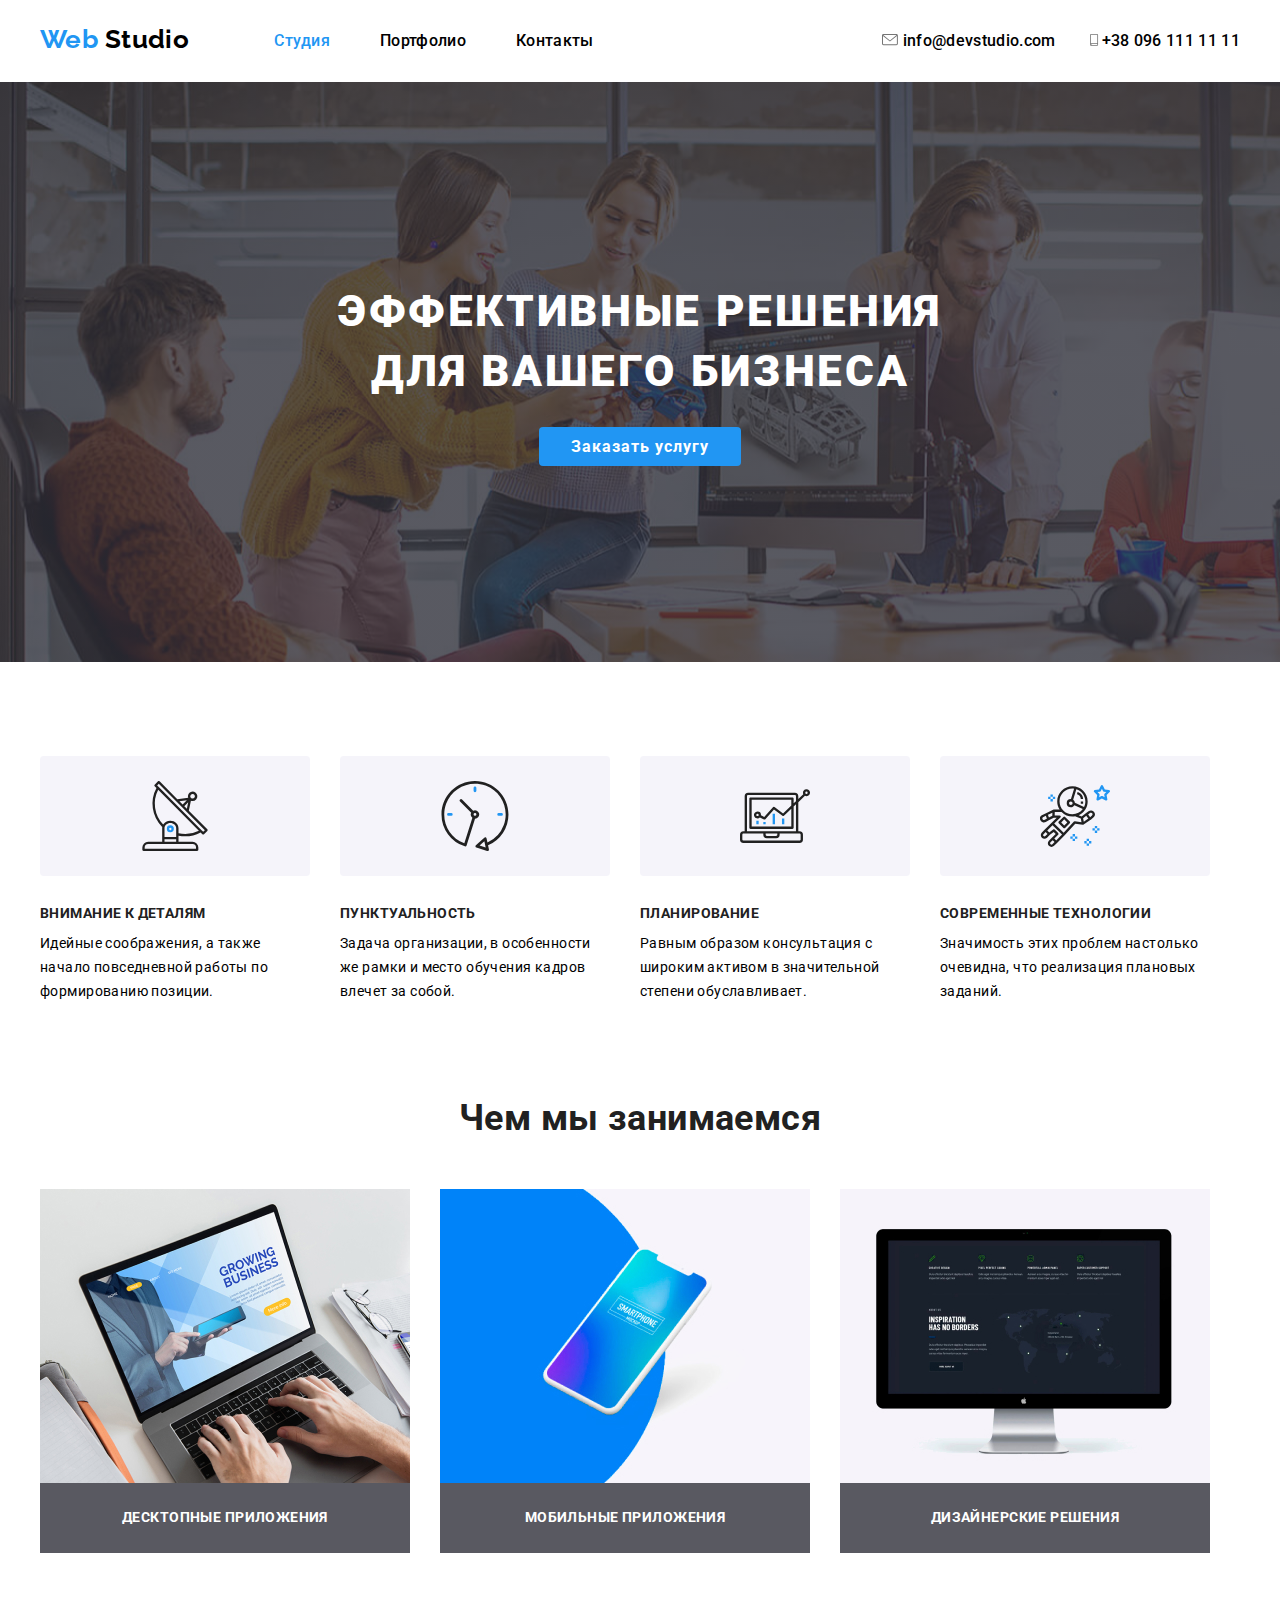
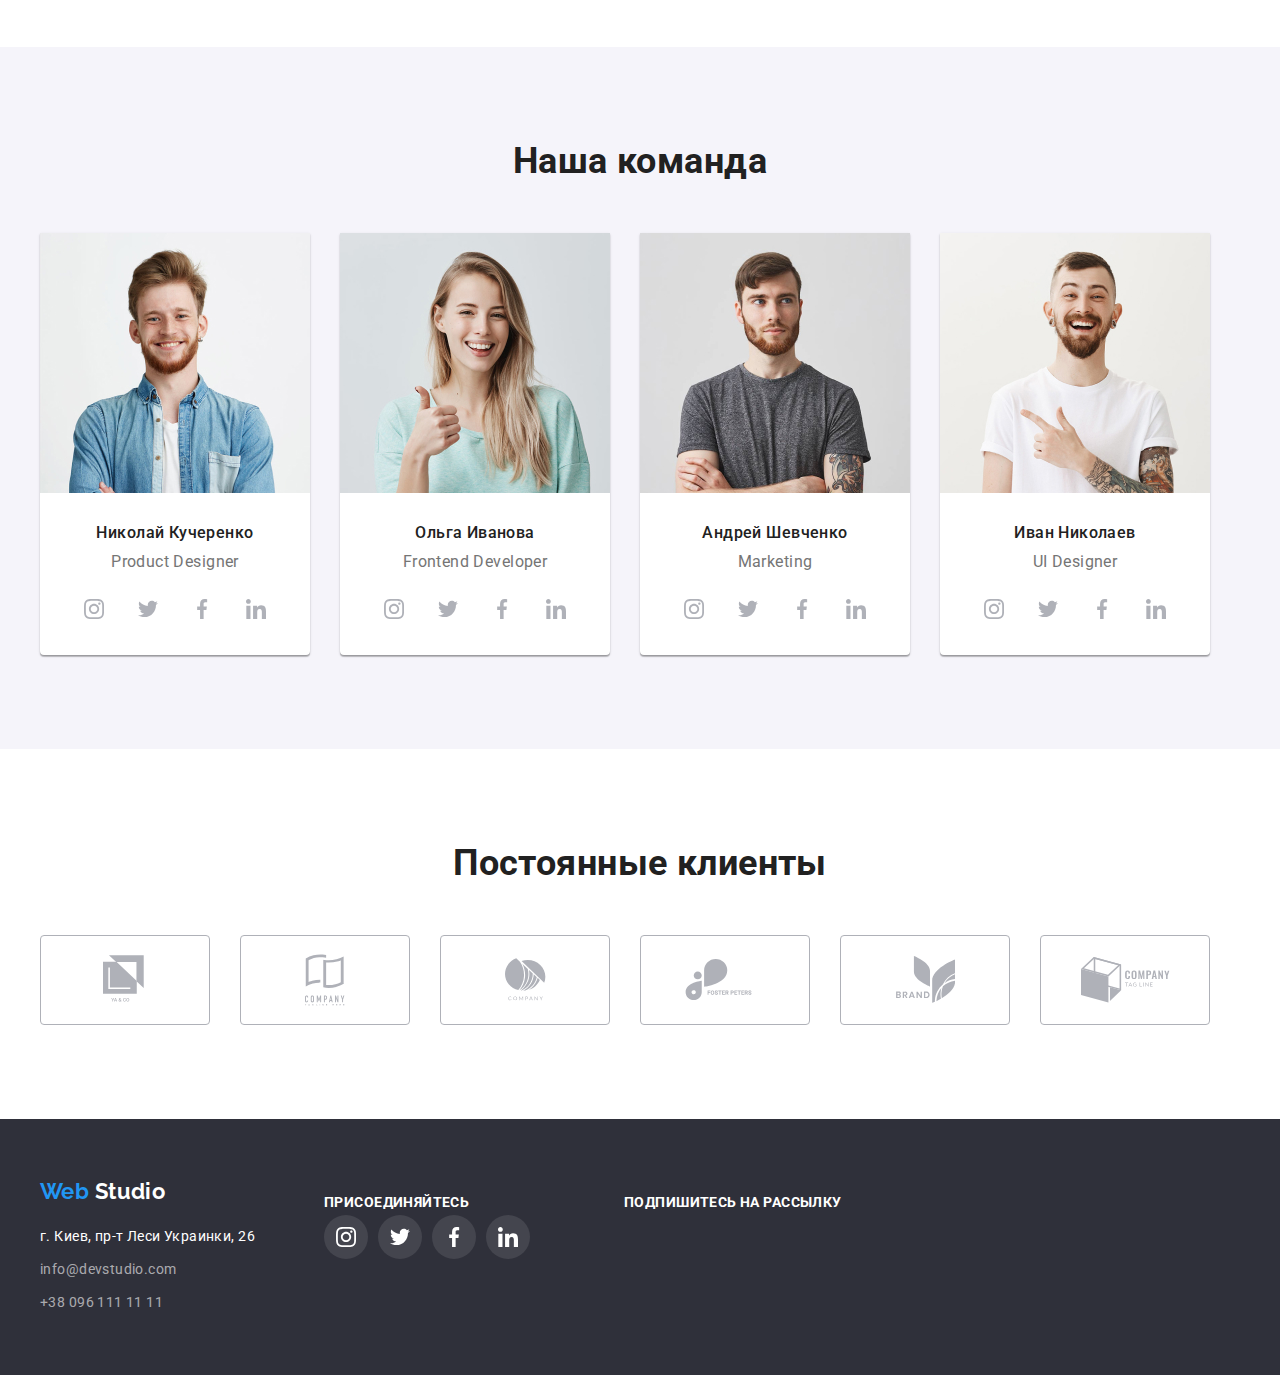
==== commit e5331747: "Исправил по замечаниям" ====
--- a/index.html
+++ b/index.html
@@ -28,7 +28,7 @@
     <nav>
         <ul class="site-nav">
             <li>
-                <a class="nav-item" href="./index.html">Студия</a>
+                <a class="nav-item studio" href="./index.html">Студия</a>
             </li>
             <li>
                 <a class="nav-item" href="./portfolio.html">Портфолио</a>
@@ -40,11 +40,30 @@
     </nav>
 
         <ul class="site-auth">
-            <li >
-                <a class="auth-item-email" href="mailto:info@devstudio.com">info@devstudio.com</a>
+            <li>
+                <a class="auth-item-email" 
+                href="mailto:info@devstudio.com">
+                <svg class="header-icon"
+                     width="16px"
+                     height="12px">
+                     <use
+                        href="./images/symbol-defs.svg#icon-envelope-opt">
+                    </use>
+                </svg>
+                info@devstudio.com
+            </a>
             </li>
             <li>
-                <a class="auth-item-tel" href="tel:+380961111111">+38 096 111 11 11</a>
+                <a class="auth-item-tel" 
+                href="tel:+380961111111">
+                <svg class="header-icon"
+                     width="16px"
+                     height="12px">
+                     <use
+                        href="./images/symbol-defs.svg#icon-smartphone-opt">
+                    </use>
+                </svg>+38 096 111 11 11
+            </a>
             </li>
         </ul>
     </div>
@@ -147,46 +166,46 @@
                                              height="20px"
                                              >
                                             <use 
-                                                href="./images/symbol-defs-opt.svg#icon-instagram-opt">
-                                            </use>
-                                        </svg>                                        
-                                    </a>
-                                </li>
-                                <li>
-                                    <a  href=""
-                                        class="social-links">
-                                        <svg class="social-links-icon"
-                                             width="20px"
-                                             height="20px"
-                                             >
-                                            <use 
-                                                href="./images/symbol-defs-opt.svg#icon-twitter-opt">
-                                            </use>
-                                        </svg>                                        
-                                    </a>
-                                </li>
-                                <li>
-                                    <a  href=""
-                                        class="social-links">
-                                        <svg class="social-links-icon"
-                                             width="20px"
-                                             height="20px"
-                                             >
-                                            <use 
-                                                href="./images/symbol-defs-opt.svg#icon-facebook-opt">
-                                            </use>
-                                        </svg>                                        
-                                    </a>
-                                </li>
-                                <li>
-                                    <a  href=""
-                                        class="social-links">
-                                        <svg class="social-links-icon"
-                                             width="20px"
-                                             height="20px"
-                                             >
-                                            <use 
-                                                href="./images/symbol-defs-opt.svg#icon-linkedin-opt">
+                                                href="./images/symbol-defs.svg#icon-instagram-opt">
+                                            </use>
+                                        </svg>                                        
+                                    </a>
+                                </li>
+                                <li>
+                                    <a  href=""
+                                        class="social-links">
+                                        <svg class="social-links-icon"
+                                             width="20px"
+                                             height="20px"
+                                             >
+                                            <use 
+                                                href="./images/symbol-defs.svg#icon-twitter-opt">
+                                            </use>
+                                        </svg>                                        
+                                    </a>
+                                </li>
+                                <li>
+                                    <a  href=""
+                                        class="social-links">
+                                        <svg class="social-links-icon"
+                                             width="20px"
+                                             height="20px"
+                                             >
+                                            <use 
+                                                href="./images/symbol-defs.svg#icon-facebook-opt">
+                                            </use>
+                                        </svg>                                        
+                                    </a>
+                                </li>
+                                <li>
+                                    <a  href=""
+                                        class="social-links">
+                                        <svg class="social-links-icon"
+                                             width="20px"
+                                             height="20px"
+                                             >
+                                            <use 
+                                                href="./images/symbol-defs.svg#icon-linkedin-opt">
                                             </use>
                                         </svg>                                        
                                     </a>
@@ -209,51 +228,51 @@
                                              height="20px"
                                              >
                                             <use 
-                                                href="./images/symbol-defs-opt.svg#icon-instagram-opt">
-                                            </use>
-                                        </svg>                                        
-                                    </a>
-                                </li>
-                                <li>
-                                    <a  href=""
-                                        class="social-links">
-                                        <svg class="social-links-icon"
-                                             width="20px"
-                                             height="20px"
-                                             >
-                                            <use 
-                                                href="./images/symbol-defs-opt.svg#icon-twitter-opt">
-                                            </use>
-                                        </svg>                                        
-                                    </a>
-                                </li>
-                                <li>
-                                    <a  href=""
-                                        class="social-links">
-                                        <svg class="social-links-icon"
-                                             width="20px"
-                                             height="20px"
-                                             >
-                                            <use 
-                                                href="./images/symbol-defs-opt.svg#icon-facebook-opt">
-                                            </use>
-                                        </svg>                                        
-                                    </a>
-                                </li>
-                                <li>
-                                    <a  href=""
-                                        class="social-links">
-                                        <svg class="social-links-icon"
-                                             width="20px"
-                                             height="20px"
-                                             >
-                                            <use 
-                                                href="./images/symbol-defs-opt.svg#icon-linkedin-opt">
-                                            </use>
-                                        </svg>                                        
-                                    </a>
-                                </li>
-                             </ul>
+                                                href="./images/symbol-defs.svg#icon-instagram-opt">
+                                            </use>
+                                        </svg>                                        
+                                    </a>
+                                </li>
+                                <li>
+                                    <a  href=""
+                                        class="social-links">
+                                        <svg class="social-links-icon"
+                                             width="20px"
+                                             height="20px"
+                                             >
+                                            <use 
+                                                href="./images/symbol-defs.svg#icon-twitter-opt">
+                                            </use>
+                                        </svg>                                        
+                                    </a>
+                                </li>
+                                <li>
+                                    <a  href=""
+                                        class="social-links">
+                                        <svg class="social-links-icon"
+                                             width="20px"
+                                             height="20px"
+                                             >
+                                            <use 
+                                                href="./images/symbol-defs.svg#icon-facebook-opt">
+                                            </use>
+                                        </svg>                                        
+                                    </a>
+                                </li>
+                                <li>
+                                    <a  href=""
+                                        class="social-links">
+                                        <svg class="social-links-icon"
+                                             width="20px"
+                                             height="20px"
+                                             >
+                                            <use 
+                                                href="./images/symbol-defs.svg#icon-linkedin-opt">
+                                            </use>
+                                        </svg>                                        
+                                    </a>
+                                </li>
+                            </ul>
                      </li>
                      <li class="team-item">
                          <img 
@@ -262,60 +281,60 @@
                          width="270">
                          <h3 class="team-name">Андрей Шевченко</h3>
                          <p class="role">Marketing</p>
-                             <ul class="team-links">
-                                <li>                                    
-                                    <a  href=""
-                                        class="social-links">
-                                        <svg class="social-links-icon"
-                                             width="20px"
-                                             height="20px"
-                                             >
-                                            <use 
-                                                href="./images/symbol-defs-opt.svg#icon-instagram-opt">
-                                            </use>
-                                        </svg>                                        
-                                    </a>
-                                </li>
-                                <li>
-                                    <a  href=""
-                                        class="social-links">
-                                        <svg class="social-links-icon"
-                                             width="20px"
-                                             height="20px"
-                                             >
-                                            <use 
-                                                href="./images/symbol-defs-opt.svg#icon-twitter-opt">
-                                            </use>
-                                        </svg>                                        
-                                    </a>
-                                </li>
-                                <li>
-                                    <a  href=""
-                                        class="social-links">
-                                        <svg class="social-links-icon"
-                                             width="20px"
-                                             height="20px"
-                                             >
-                                            <use 
-                                                href="./images/symbol-defs-opt.svg#icon-facebook-opt">
-                                            </use>
-                                        </svg>                                        
-                                    </a>
-                                </li>
-                                <li>
-                                    <a  href=""
-                                        class="social-links">
-                                        <svg class="social-links-icon"
-                                             width="20px"
-                                             height="20px"
-                                             >
-                                            <use 
-                                                href="./images/symbol-defs-opt.svg#icon-linkedin-opt">
-                                            </use>
-                                        </svg>                                        
-                                    </a>
-                                </li>
-                             </ul>
+                         <ul class="team-links">
+                            <li>                                    
+                                <a  href=""
+                                    class="social-links">
+                                    <svg class="social-links-icon"
+                                         width="20px"
+                                         height="20px"
+                                         >
+                                        <use 
+                                            href="./images/symbol-defs.svg#icon-instagram-opt">
+                                        </use>
+                                    </svg>                                        
+                                </a>
+                            </li>
+                            <li>
+                                <a  href=""
+                                    class="social-links">
+                                    <svg class="social-links-icon"
+                                         width="20px"
+                                         height="20px"
+                                         >
+                                        <use 
+                                            href="./images/symbol-defs.svg#icon-twitter-opt">
+                                        </use>
+                                    </svg>                                        
+                                </a>
+                            </li>
+                            <li>
+                                <a  href=""
+                                    class="social-links">
+                                    <svg class="social-links-icon"
+                                         width="20px"
+                                         height="20px"
+                                         >
+                                        <use 
+                                            href="./images/symbol-defs.svg#icon-facebook-opt">
+                                        </use>
+                                    </svg>                                        
+                                </a>
+                            </li>
+                            <li>
+                                <a  href=""
+                                    class="social-links">
+                                    <svg class="social-links-icon"
+                                         width="20px"
+                                         height="20px"
+                                         >
+                                        <use 
+                                            href="./images/symbol-defs.svg#icon-linkedin-opt">
+                                        </use>
+                                    </svg>                                        
+                                </a>
+                            </li>
+                        </ul>
                      </li>
                      <li class="team-item">
                          <img 
@@ -324,55 +343,55 @@
                          width="270">
                          <h3 class="team-name">Иван Николаев</h3>
                          <p class="role">UI Designer</p>
-                            <ul class="team-links">
-                            <li>                                    
-                                    <a  href=""
-                                        class="social-links">
-                                        <svg class="social-links-icon"
-                                             width="20px"
-                                             height="20px"
-                                             >
-                                            <use 
-                                                href="./images/symbol-defs-opt.svg#icon-instagram-opt">
-                                            </use>
-                                        </svg>                                        
-                                    </a>
-                                </li>
-                                <li>
-                                    <a  href=""
-                                        class="social-links">
-                                        <svg class="social-links-icon"
-                                             width="20px"
-                                             height="20px"
-                                             >
-                                            <use 
-                                                href="./images/symbol-defs-opt.svg#icon-twitter-opt">
-                                            </use>
-                                        </svg>                                        
-                                    </a>
-                                </li>
-                                <li>
-                                    <a  href=""
-                                        class="social-links">
-                                        <svg class="social-links-icon"
-                                             width="20px"
-                                             height="20px"
-                                             >
-                                            <use 
-                                                href="./images/symbol-defs-opt.svg#icon-facebook-opt">
-                                            </use>
-                                        </svg>                                        
-                                    </a>
-                                </li>
-                                <li>
-                                    <a  href=""
-                                        class="social-links">
-                                        <svg class="social-links-icon"
-                                             width="20px"
-                                             height="20px"
-                                             >
-                                            <use 
-                                                href="./images/symbol-defs-opt.svg#icon-linkedin-opt">
+                             <ul class="team-links">
+                                <li>                                    
+                                    <a  href=""
+                                        class="social-links">
+                                        <svg class="social-links-icon"
+                                             width="20px"
+                                             height="20px"
+                                             >
+                                            <use 
+                                                href="./images/symbol-defs.svg#icon-instagram-opt">
+                                            </use>
+                                        </svg>                                        
+                                    </a>
+                                </li>
+                                <li>
+                                    <a  href=""
+                                        class="social-links">
+                                        <svg class="social-links-icon"
+                                             width="20px"
+                                             height="20px"
+                                             >
+                                            <use 
+                                                href="./images/symbol-defs.svg#icon-twitter-opt">
+                                            </use>
+                                        </svg>                                        
+                                    </a>
+                                </li>
+                                <li>
+                                    <a  href=""
+                                        class="social-links">
+                                        <svg class="social-links-icon"
+                                             width="20px"
+                                             height="20px"
+                                             >
+                                            <use 
+                                                href="./images/symbol-defs.svg#icon-facebook-opt">
+                                            </use>
+                                        </svg>                                        
+                                    </a>
+                                </li>
+                                <li>
+                                    <a  href=""
+                                        class="social-links">
+                                        <svg class="social-links-icon"
+                                             width="20px"
+                                             height="20px"
+                                             >
+                                            <use 
+                                                href="./images/symbol-defs.svg#icon-linkedin-opt">
                                             </use>
                                         </svg>                                        
                                     </a>
@@ -397,7 +416,7 @@
                                 width=45px
                                 height=50px>
                                     <use 
-                                        href="./images/symbol-defs-opt.svg#icon-logo1-opt">
+                                        href="./images/symbol-defs.svg#icon-logo1-opt">
                                     </use>
                             </svg>
                         </a>       
@@ -411,7 +430,7 @@
                                 width=40px
                                 height=52px>
                                     <use 
-                                        href="./images/symbol-defs-opt.svg#icon-logo2-opt">
+                                        href="./images/symbol-defs.svg#icon-logo2-opt">
                                     </use>
                             </svg>
                         </a>       
@@ -425,7 +444,7 @@
                                 width=41px
                                 height=43px>
                                     <use 
-                                        href="./images/symbol-defs-opt.svg#icon-logo3-opt">
+                                        href="./images/symbol-defs.svg#icon-logo3-opt">
                                     </use>
                             </svg>
                         </a>       
@@ -439,7 +458,7 @@
                                 width=80px
                                 height=42px>
                                     <use 
-                                        href="./images/symbol-defs-opt.svg#icon-logo4-opt">
+                                        href="./images/symbol-defs.svg#icon-logo4-opt">
                                     </use>
                             </svg>
                         </a>       
@@ -453,7 +472,7 @@
                                 width=59px
                                 height=47px>
                                     <use 
-                                        href="./images/symbol-defs-opt.svg#icon-logo5-opt">
+                                        href="./images/symbol-defs.svg#icon-logo5-opt">
                                     </use>
                             </svg>
                         </a>       
@@ -467,7 +486,7 @@
                                 width=89px
                                 height=46px>
                                     <use 
-                                        href="./images/symbol-defs-opt.svg#icon-logo6-opt">
+                                        href="./images/symbol-defs.svg#icon-logo6-opt">
                                     </use>
                             </svg>
                         </a>       
@@ -505,71 +524,59 @@
     
             <div class="join">
                 <b>Присоединяйтесь</b>
-                <ul class="join-list">
+                <ul class="team-links">
                     <li>                                    
                         <a  href=""
-                            class="social-links">
+                            class="social-links footer">
                             <svg class="social-links-icon"
                                  width="20px"
                                  height="20px"
                                  >
                                 <use 
-                                    href="./images/symbol-defs-opt.svg#icon-instagram-opt">
+                                    href="./images/symbol-defs.svg#icon-instagram-opt">
                                 </use>
                             </svg>                                        
                         </a>
                     </li>
                     <li>
                         <a  href=""
-                            class="social-links">
+                            class="social-links footer">
                             <svg class="social-links-icon"
                                  width="20px"
                                  height="20px"
                                  >
                                 <use 
-                                    href="./images/symbol-defs-opt.svg#icon-twitter-opt">
+                                    href="./images/symbol-defs.svg#icon-twitter-opt">
                                 </use>
                             </svg>                                        
                         </a>
                     </li>
                     <li>
                         <a  href=""
-                            class="social-links">
+                            class="social-links footer">
                             <svg class="social-links-icon"
                                  width="20px"
                                  height="20px"
                                  >
                                 <use 
-                                    href="./images/symbol-defs-opt.svg#icon-facebook-opt">
+                                    href="./images/symbol-defs.svg#icon-facebook-opt">
                                 </use>
                             </svg>                                        
                         </a>
                     </li>
                     <li>
                         <a  href=""
-                            class="social-links">
+                            class="social-links footer">
                             <svg class="social-links-icon"
                                  width="20px"
                                  height="20px"
                                  >
                                 <use 
-                                    href="./images/symbol-defs-opt.svg#icon-linkedin-opt">
+                                    href="./images/symbol-defs.svg#icon-linkedin-opt">
                                 </use>
                             </svg>                                        
                         </a>
                     </li>
-                    <!-- <li class="join-item">
-                        <a href="" aria-label="Ссылка на Instagram">I</a>
-                    </li>
-                    <li class="join-item">
-                        <a href="" aria-label="Ссылка на twitter">t</a>
-                    </li>
-                    <li class="join-item">
-                        <a href="" aria-label="Ссылка на Facebook">F</a>
-                    </li>
-                    <li class="join-item">
-                        <a href="" aria-label="Ссылка на linkedin">l</a>
-                    </li> -->
                 </ul>
             </div>
          
--- a/css/styles.css
+++ b/css/styles.css
@@ -118,11 +118,11 @@
 }
 .nav-item{
     color:#000000;
-    text-decoration: none;
-    
-}
-
-.nav-item:active{
+    text-decoration: none;    
+}
+
+.studio,
+.portfolio{
     color:#2196F3;
 }
 
@@ -132,7 +132,8 @@
     color:var(--primary-text-color);
 }
 
-.site-auth a:hover{
+.site-auth a:hover,
+.site-auth a:focus{
     color:#2196F3;
 }
 
@@ -145,7 +146,15 @@
     margin-right: 0;
 }
 
-.auth-item-tel::before{
+.header-icon{
+    fill:#757575;
+}
+
+.header-icon:hover,
+.header-icon:focus{
+    fill:#2196F3;
+}
+/* .auth-item-tel::before{
     display: inline-block;
     content: "" ;
     height: 15px;   
@@ -153,7 +162,7 @@
     background-image: url(../images/smartphone.jpg);
     margin-right: 10px;
     align-items: baseline;
-    background-repeat: no-repeat;
+    background-repeat: no-repeat;    
 }
 
 .auth-item-email::before{
@@ -165,13 +174,17 @@
     margin-right: 10px;
     align-items: baseline;
     background-repeat: no-repeat;
-}
+} */
 
 .nav-item:hover,
 .nav-item:focus,
+.nav-item:active,
 .auth-item-tel:hover,
-.auth-item-tel:focus
-{
+.auth-item-tel:focus{
+    color: #2196F3; 
+}
+
+.auth-item-email::before:hover{
     color: #2196F3; 
 }
 
@@ -383,7 +396,21 @@
     margin-top: 50px;
 }
 
-/* .clients-item{
+
+.client-list li {
+    margin-right: 30px;  
+}
+
+.clients-item{
+    
+}
+
+.client-list li:last-child{
+    margin-right: 0px;
+    margin-bottom: 0px;
+}
+
+.clients-image{  
     display: flex;
     width: 170px;
     height: 90px;
@@ -392,37 +419,24 @@
     border-radius: 4px;
     text-align: center;
     justify-content: center;
-    
-} */
-
-.client-list li {
-    margin-right: 30px;
-    
-}
-.client-list li:last-child{
-    margin-right: 0px;
-    margin-bottom: 0px;
-}
-
-.clients-image{  
-    display: flex;
-    width: 170px;
-    height: 90px;
-    border: 1px solid #AFB1B8;
-    box-sizing: border-box;
-    border-radius: 4px;
-    text-align: center;
-    justify-content: center;
     margin-top: auto;
-    margin-bottom: auto;    
+    margin-bottom: auto;  
+    fill:#afb1b8;
+}
+
+.clients-image:hover,
+.clients-image:focus{
+    border: 1px solid #2196F3;
 }
 
 .client-icon{    
     display: flex;
-    /* margin-top: auto;
-    margin-bottom: auto;  */
-    margin: auto;
-    
+    margin: auto;    
+}
+
+.client-icon:hover,
+.client-icon:focus {
+    fill: #2196F3;
 }
 
 .page-footer{   
@@ -607,6 +621,9 @@
     width: 370px;
     border: 1px solid #EEEEEE;
     box-sizing: border-box;
+}
+.projects-item:hover,
+.projects-item:focus{
     box-shadow: 1px 4px 6px rgba(0, 0, 0, 0.16), 0px 4px 4px rgba(0, 0, 0, 0.06), 0px 1px 1px rgba(0, 0, 0, 0.12);
 }
 
@@ -652,12 +669,14 @@
     background: rgba(255, 255, 255, 0.1);
     text-align: center;
     justify-content: center;
-    border-radius: 50%;  
-}
-
-.social-links:hover{
+    border-radius: 50%;
+    fill:#AFB1B8;
+}
+
+.social-links:hover,
+.social-links:focus{
     background-color:#2196F3;
-    color:#fff;
+    fill:#fff;
       
 
 }
@@ -668,11 +687,9 @@
     
 }
 
-.social-links-icon:hover{
-    color:#fff;
-}
-
-
+.footer{
+    fill:#ffffff;
+}
 
 .features-images{
     width: 270px;
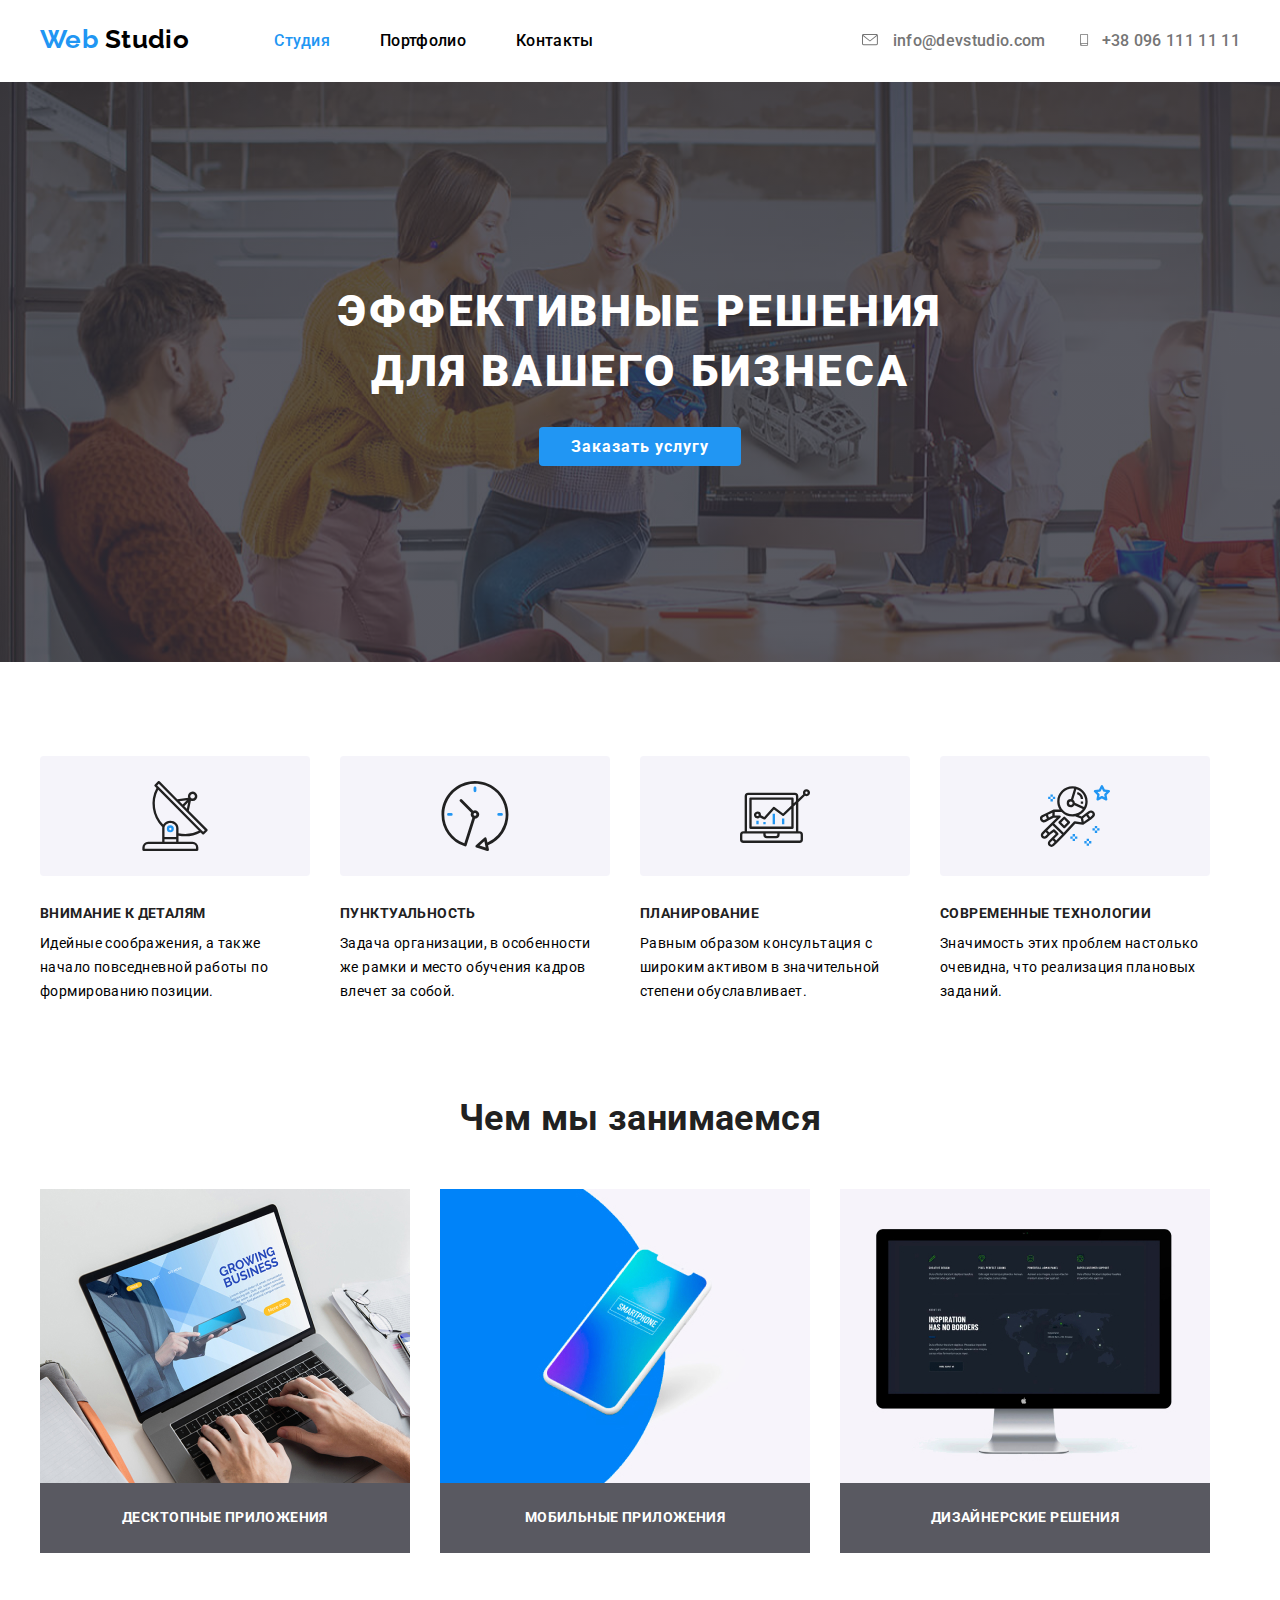
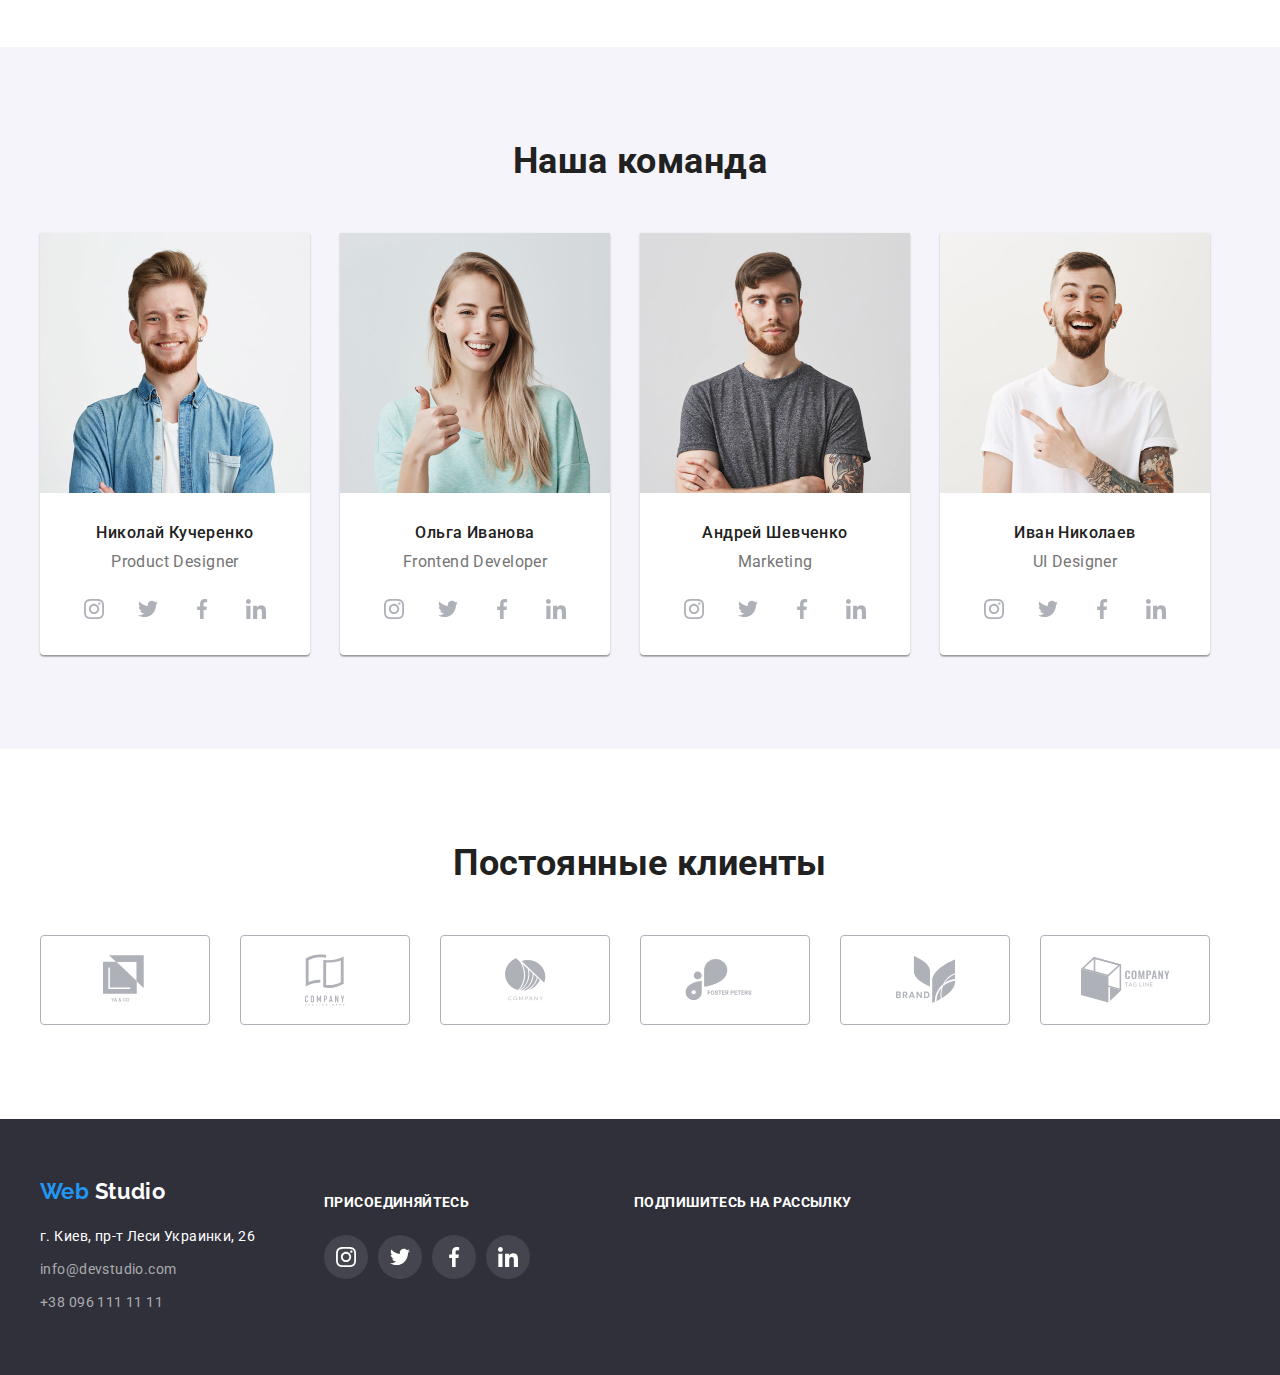
==== commit 68733e9e: "Исправил по замечаниям" ====
--- a/index.html
+++ b/index.html
@@ -42,20 +42,20 @@
         <ul class="site-auth">
             <li>
                 <a class="auth-item-email" 
-                href="mailto:info@devstudio.com">
-                <svg class="header-icon"
-                     width="16px"
-                     height="12px">
-                     <use
-                        href="./images/symbol-defs.svg#icon-envelope-opt">
-                    </use>
-                </svg>
-                info@devstudio.com
-            </a>
+                   href="mailto:info@devstudio.com">
+                    <svg class="header-icon"
+                         width="16px"
+                         height="12px">
+                        <use
+                            href="./images/symbol-defs.svg#icon-envelope-opt">
+                        </use>
+                    </svg>
+                    info@devstudio.com
+                </a>
             </li>
             <li>
                 <a class="auth-item-tel" 
-                href="tel:+380961111111">
+                   href="tel:+380961111111">
                 <svg class="header-icon"
                      width="16px"
                      height="12px">
@@ -406,8 +406,8 @@
                     <!-- Постоянные клиенты -->
     <section class="clients">
         <h2 class="clients-title">Постоянные клиенты</h2>
-        <div class="container">
-            <ul class="client-list">
+            <div class="container">
+                <ul class="client-list">
                     <li class="clients-item">
                         <a  href=""
                             class="clients-image">
@@ -493,7 +493,7 @@
                     </li>
                 </ul> 
             </div>   
-        </section>   
+    </section>   
     </main>
 
                     <!-- Футер -->
@@ -524,7 +524,7 @@
     
             <div class="join">
                 <b>Присоединяйтесь</b>
-                <ul class="team-links">
+                <ul class="join-list">
                     <li>                                    
                         <a  href=""
                             class="social-links footer">
--- a/css/styles.css
+++ b/css/styles.css
@@ -69,6 +69,12 @@
     padding-left: 15px;
     padding-right: 15px;
 }
+
+/* 
+
+Шапка
+
+ */
 
 .page-header {
     background-color: var(--primary-bg-color);
@@ -109,6 +115,7 @@
 .site-nav{
     margin-left:85px;
 }
+
 .site-nav li{
     margin-right: 50px;
 }
@@ -127,16 +134,15 @@
 }
 
 .site-auth a{
-
     text-decoration: none;
-    color:var(--primary-text-color);
+    color: #757575;
 }
 
 .site-auth a:hover,
 .site-auth a:focus{
-    color:#2196F3;
-}
-
+    color:#2196F3;  
+    fill:#2196F3;  
+}
 
 .site-auth li{
     margin-right: 30px;
@@ -148,45 +154,19 @@
 
 .header-icon{
     fill:#757575;
+    margin-right: 10px;
 }
 
 .header-icon:hover,
 .header-icon:focus{
     fill:#2196F3;
 }
-/* .auth-item-tel::before{
-    display: inline-block;
-    content: "" ;
-    height: 15px;   
-    width: 10px;
-    background-image: url(../images/smartphone.jpg);
-    margin-right: 10px;
-    align-items: baseline;
-    background-repeat: no-repeat;    
-}
-
-.auth-item-email::before{
-    display: inline-block;
-    content: "" ;
-    height: 12px;  
-    width: 16px;
-    background-image: url(../images/envelope.jpg);
-    margin-right: 10px;
-    align-items: baseline;
-    background-repeat: no-repeat;
-} */
-
-.nav-item:hover,
-.nav-item:focus,
-.nav-item:active,
-.auth-item-tel:hover,
-.auth-item-tel:focus{
-    color: #2196F3; 
-}
-
-.auth-item-email::before:hover{
-    color: #2196F3; 
-}
+
+/* 
+
+Герой
+
+*/
 
 .hero{
     justify-content: center;
@@ -198,10 +178,9 @@
     text-align: center;
     padding-top: 200px;
     padding-bottom: 200px; 
-    max-width: 1600px;
-    
-    
-}
+    max-width: 1600px;  
+}
+
 .hero-title{    
     font-weight: 900;
     font-size: 44px;
@@ -227,13 +206,17 @@
     border-radius: 4px;
 }
 
+/* 
+
+Наши преимущества
+
+*/
+
 .features{   
     padding-top:94px;
     padding-bottom: 94px;
     margin: 0;
 }
-
-
 
 .features-list{
     display: flex;     
@@ -260,6 +243,12 @@
     padding: 0;
 }
 
+/* 
+
+Чем занимаемся
+
+*/
+
 .items{
     padding-bottom: 94px;
 }
@@ -312,6 +301,12 @@
     background: rgba(47, 48, 58, 0.8);
     color: #FFFFFF;
 }
+
+/* 
+
+Наша команда
+
+*/
 
 .team{
     background-color: #F5F4FA;
@@ -368,7 +363,6 @@
 .team-links li:last-child{
     margin-right: 0px;
 }
-
 
 .role{
     text-align: center;   
@@ -379,6 +373,12 @@
     margin-bottom: 16px;
 }
 
+/* 
+
+Постоянные клиенты
+
+*/
+
 .clients{
     padding-top: 94px;
     padding-bottom: 94px;
@@ -396,13 +396,8 @@
     margin-top: 50px;
 }
 
-
 .client-list li {
     margin-right: 30px;  
-}
-
-.clients-item{
-    
 }
 
 .client-list li:last-child{
@@ -427,6 +422,7 @@
 .clients-image:hover,
 .clients-image:focus{
     border: 1px solid #2196F3;
+    fill: #2196F3;
 }
 
 .client-icon{    
@@ -434,10 +430,11 @@
     margin: auto;    
 }
 
-.client-icon:hover,
-.client-icon:focus {
-    fill: #2196F3;
-}
+/* 
+
+Футер
+
+*/
 
 .page-footer{   
     margin-left: auto;   
@@ -543,6 +540,12 @@
     margin-left: 94px;
 }
 
+/* 
+
+Проекты
+
+*/
+
 .projects{
     padding-top: 94px;
     padding-bottom: 94px;
@@ -568,7 +571,6 @@
 .filters:last-child{
     margin-right: 0;
 }
-
 
 .filters button{        
     font-family: Roboto;
@@ -581,8 +583,7 @@
     background-color: #F5F4FA;
     border-radius: 4px;
     padding: 6px 22px;   
-    border: none;
-    
+    border: none;    
 }
 
 .filters button:hover,
@@ -590,6 +591,12 @@
     color: #ffffff;
     background-color: #2196F3;
 }
+
+/* 
+
+Каталог
+
+*/
 
 .project-title {    
     font-weight: bold;
@@ -603,9 +610,7 @@
     padding-top: 20px;
     padding-bottom: 4px;
     margin-left: auto;
-    margin-right: auto;
-    
-
+    margin-right: auto;    
 }
 
 .project-list {
@@ -620,8 +625,8 @@
     margin-bottom: 30px;
     width: 370px;
     border: 1px solid #EEEEEE;
-    box-sizing: border-box;
-}
+}
+
 .projects-item:hover,
 .projects-item:focus{
     box-shadow: 1px 4px 6px rgba(0, 0, 0, 0.16), 0px 4px 4px rgba(0, 0, 0, 0.06), 0px 1px 1px rgba(0, 0, 0, 0.12);
@@ -629,7 +634,6 @@
 
 .projects-item:nth-child(3n){
     margin-right: 0;
-
 }
 
 .projects-item:nth-last-child(-n+3){
